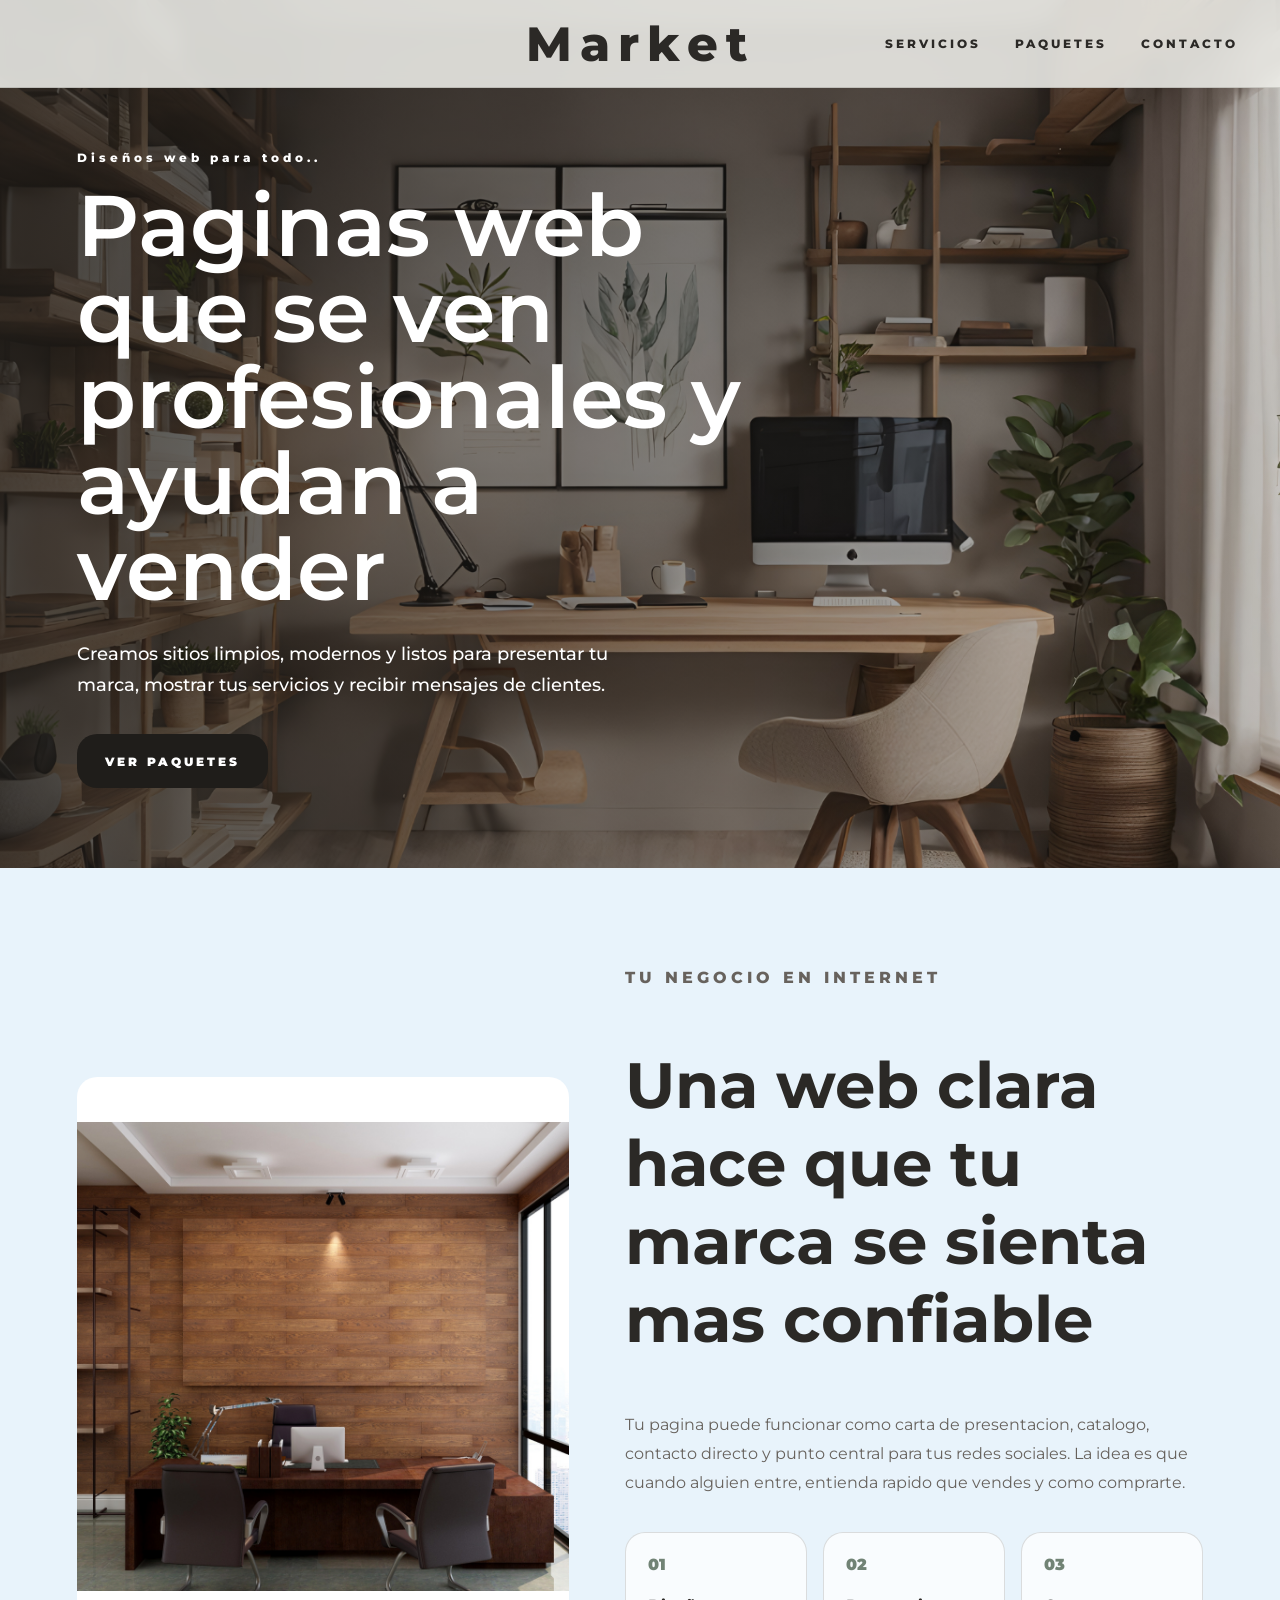
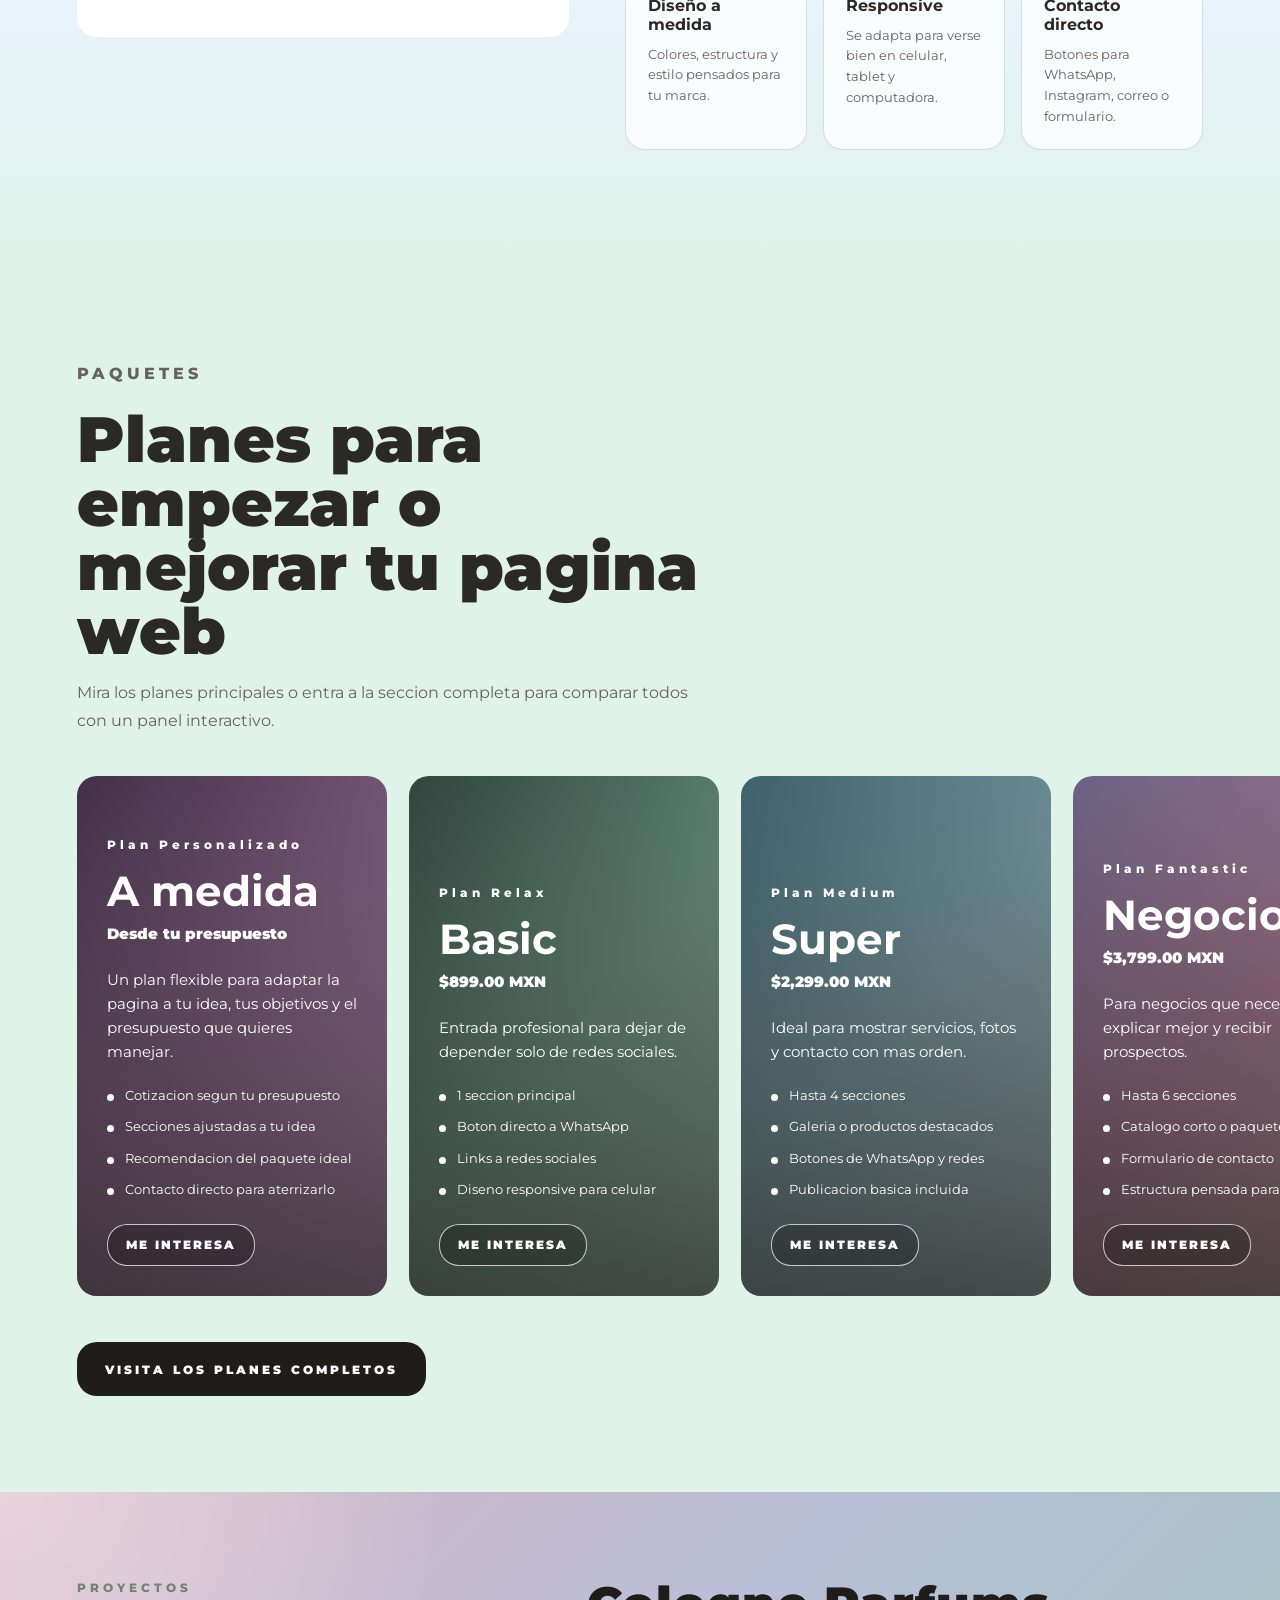
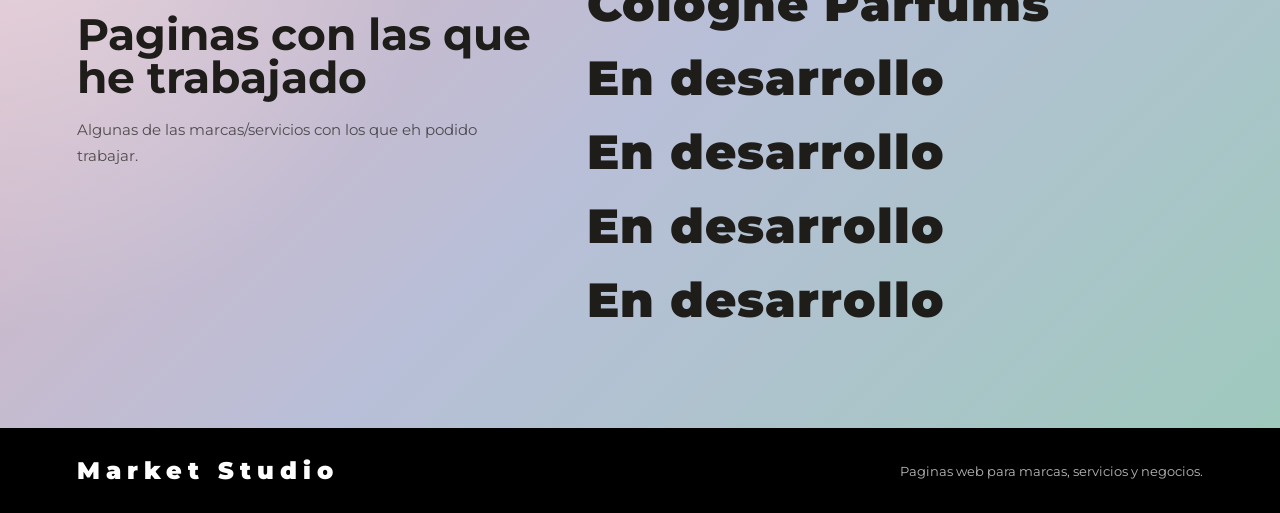
==== data_html/index.html @ 93124301 "Update Cologne Parfums link in index.html Updated the link for Cologne Parfums to point to the corre" ====
<!DOCTYPE html>
<html lang="es">
<head>
  <meta charset="UTF-8" />
  <meta name="viewport" content="width=device-width, initial-scale=1.0" />
  <title>Market studio</title>
<link rel="preconnect" href="https://fonts.googleapis.com">
<link rel="preconnect" href="https://fonts.gstatic.com" crossorigin>
<link href="https://fonts.googleapis.com/css2?family=Archivo+Black&family=Bentham&family=Cinzel:wght@400..900&family=Fascinate+Inline&family=Kablammo&family=Monoton&family=Montserrat:ital,wght@0,100..900;1,100..900&family=Nosifer&family=Quattrocento:wght@400;700&family=Vast+Shadow&display=swap" rel="stylesheet">
  <link rel="stylesheet" href="../data_css/styles.css" />
</head>
<body>
  <header class="site-header">
    <a class="brand" href="#inicio">Market</a>
    <nav class="nav-links" aria-label="Navegacion principal">
      <a href="#servicios">SERVICIOS</a>
      <a href="#paquetes">PAQUETES</a>
      <a href="../data_html/contacto.html">CONTACTO</a>
    </nav>
  </header>

  <main>
    <section class="hero-section" id="inicio">
      <div class="hero-overlay"></div>
      <div class="hero-content">
        <p class="eyebrow">Diseños web para todo..</p>
        <h1>Paginas web que se ven profesionales y ayudan a vender</h1>
        <p class="hero-text">
          Creamos sitios limpios, modernos y listos para presentar tu marca,
          mostrar tus servicios y recibir mensajes de clientes.
        </p>
        <a class="primary-button" href="../data_html/planes_completos.html">VER PAQUETES</a>
      </div>
    </section>

    <section class="intro-section" id="servicios">
      <div class="intro-image" role="img" aria-label="Vista previa de una pagina web profesional"></div>

      <div class="intro-info">
        <p class="section-kicker">TU NEGOCIO EN INTERNET</p>
        <h2>Una web clara hace que tu marca se sienta mas confiable</h2>
        <p>
          Tu pagina puede funcionar como carta de presentacion, catalogo,
          contacto directo y punto central para tus redes sociales. La idea es
          que cuando alguien entre, entienda rapido que vendes y como comprarte.
        </p>

        <div class="feature-grid">
          <article>
            <span>01</span>
            <h3>Diseño a medida</h3>
            <p>Colores, estructura y estilo pensados para tu marca.</p>
          </article>

          <article>
            <span>02</span>
            <h3>Responsive</h3>
            <p>Se adapta para verse bien en celular, tablet y computadora.</p>
          </article>

          <article>
            <span>03</span>
            <h3>Contacto directo</h3>
            <p>Botones para WhatsApp, Instagram, correo o formulario.</p>
          </article>
        </div>
      </div>
    </section>

    <section class="packages-section" id="paquetes">
      <div class="section-heading">
        <p class="section-kicker">PAQUETES</p>
        <h2>Planes para empezar o mejorar tu pagina web</h2>
        <p>
          Mira los planes principales o entra a la seccion completa para comparar
          todos con un panel interactivo.
        </p>
      </div>

      <div class="product-carousel" aria-label="Carrusel de paquetes web">
        <article class="product-card product-custom">
          <div class="product-content">
            <p class="product-tag">Plan Personalizado</p>
            <h3>A medida</h3>
            <p class="plan-price">Desde tu presupuesto</p>
            <p>Un plan flexible para adaptar la pagina a tu idea, tus objetivos y el presupuesto que quieres manejar.</p>
            <ul class="plan-list">
              <li>Cotizacion segun tu presupuesto</li>
              <li>Secciones ajustadas a tu idea</li>
              <li>Recomendacion del paquete ideal</li>
              <li>Contacto directo para aterrizarlo</li>
            </ul>
            <a class="interest-button" href="https://wa.me/526691552885?text=Hola%2C%20me%20interesa%20un%20plan%20personalizado%20segun%20mi%20idea%20y%20presupuesto" target="_blank" rel="noopener">
              ME INTERESA
            </a>
          </div>
        </article>

        <article class="product-card product-one">
          <div class="product-content">
            <p class="product-tag">Plan Relax</p>
            <h3>Basic</h3>
            <p class="plan-price">$899.00 MXN</p>
            <p>Entrada profesional para dejar de depender solo de redes sociales.</p>
            <ul class="plan-list">
              <li>1 seccion principal</li>
              <li>Boton directo a WhatsApp</li>
              <li>Links a redes sociales</li>
              <li>Diseno responsive para celular</li>
            </ul>
            <a class="interest-button" href="https://wa.me/526691552885?text=Hola%2C%20me%20intereso%20el%20paquete%3A%20Plan%20Relax" target="_blank" rel="noopener">
              ME INTERESA
            </a>
          </div>
        </article>

        <article class="product-card product-two">
          <div class="product-content">
            <p class="product-tag">Plan Medium</p>
            <h3>Super</h3>
            <p class="plan-price">$2,299.00 MXN</p>
            <p>Ideal para mostrar servicios, fotos y contacto con mas orden.</p>
            <ul class="plan-list">
              <li>Hasta 4 secciones</li>
              <li>Galeria o productos destacados</li>
              <li>Botones de WhatsApp y redes</li>
              <li>Publicacion basica incluida</li>
            </ul>
            <a class="interest-button" href="https://wa.me/526691552885?text=Hola%2C%20me%20intereso%20el%20paquete%3A%20Plan%20Medium" target="_blank" rel="noopener">
              ME INTERESA
            </a>
          </div>
        </article>

        <article class="product-card product-three">
          <div class="product-content">
            <p class="product-tag">Plan Fantastic</p>
            <h3>Negocio</h3>
            <p class="plan-price">$3,799.00 MXN</p>
            <p>Para negocios que necesitan explicar mejor y recibir prospectos.</p>
            <ul class="plan-list">
              <li>Hasta 6 secciones</li>
              <li>Catalogo corto o paquetes</li>
              <li>Formulario de contacto</li>
              <li>Estructura pensada para vender</li>
            </ul>
            <a class="interest-button" href="https://wa.me/526691552885?text=Hola%2C%20me%20intereso%20el%20paquete%3A%20Plan%20Fantastic" target="_blank" rel="noopener">
              ME INTERESA
            </a>
          </div>
        </article>

        <article class="product-card product-four">
          <div class="product-content">
            <p class="product-tag">Plan So Crazy</p>
            <h3>Pro</h3>
            <p class="plan-price">$6,299.00 MXN</p>
            <p>Una web pro con dominio, mas secciones y funciones para crecer.</p>
            <ul class="plan-list">
              <li>Dominio personalizado</li>
              <li>Hasta 8 secciones</li>
              <li>Animaciones suaves</li>
              <li>Formularios conectados a correo</li>
              <li>2 semanas de cambios incluidos</li>
            </ul>
            <a class="interest-button" href="https://wa.me/526691552885?text=Hola%2C%20me%20intereso%20el%20paquete%3A%20Plan%20So%20Crazy" target="_blank" rel="noopener">
              ME INTERESA
            </a>
          </div>
        </article>
      </div>

      <a class="all-plans-button" href="../data_html/planes_completos.html">VISITA LOS PLANES COMPLETOS</a>
    </section>

    <section class="worked-section" aria-labelledby="workedTitle">
      <div class="worked-heading">
        <p class="section-kicker">PROYECTOS</p>
        <h2 id="workedTitle">Paginas con las que he trabajado</h2>
        <p>
          Algunas de las marcas/servicios con los que eh podido trabajar.
        </p>
      </div>

      <div class="worked-links" aria-label="Paginas trabajadas">
        <a class="worked-link" href="https://sd7zhw74ry-del.github.io/cologne_parfums/data_html/Contact.html" target="_blank" rel="noopener">Cologne Parfums</a>
        <a class="worked-link" href="https://example.com" target="_blank" rel="noopener">En desarrollo</a>
        <a class="worked-link" href="https://example.com" target="_blank" rel="noopener">En desarrollo</a>
        <a class="worked-link" href="https://example.com" target="_blank" rel="noopener">En desarrollo</a>
        <a class="worked-link" href="https://example.com" target="_blank" rel="noopener">En desarrollo</a>
      </div>
    </section>
  </main>

  <footer class="site-footer">
    <p>Market Studio</p>
    <span>Paginas web para marcas, servicios y negocios.</span>
  </footer>
</body>
</html>
---- data_css/styles.css ----
:root {
  --dark: #1f1d1a;
  --ink: #2b2926;
  --muted: #67625d;
  --paper: #ffffff;
  --cream: #f7f2ea;
  --green: #dff3e8;
  --blue: #e8f3fb;
  --red: #fde8e4;
  --line: rgba(31, 29, 26, 0.14);
  --white: #ffffff;
}

* {
  box-sizing: border-box;
}

html {
  scroll-behavior: smooth;
}

body {
  margin: 0;
  color: var(--ink);
  background: var(--paper);
  font-family: "Montserrat", sans-serif;
}

a {
  color: inherit;
  text-decoration: none;
}

.site-header {
  position: fixed;
  top: 0;
  left: 0;
  z-index: 1000;
  width: 100%;
  height: 88px;
  display: flex;
  align-items: center;
  justify-content: flex-end;
  padding: 0 42px;
  background: rgba(238, 238, 234, 0.88);
  border-bottom: 1px solid var(--line);
  backdrop-filter: blur(8px);
}

.brand {
  position: absolute;
  left: 50%;
  transform: translateX(-50%);
  font-size: 48px;
  font-weight: 800;
  letter-spacing: 8px;
}

.nav-links {
  display: flex;
  align-items: center;
  gap: 34px;
  font-size: 12px;
  font-weight: 800;
  letter-spacing: 3px;
}

.nav-links a {
  position: relative;
  padding: 10px 0;
}

.nav-links a::after {
  content: "";
  position: absolute;
  left: 0;
  bottom: 4px;
  width: 0;
  height: 1px;
  background: var(--dark);
  transition: width 0.25s ease;
}

.nav-links a:hover::after {
  width: 100%;
}

.hero-section {
  min-height: 760px;
  display: grid;
  align-items: center;
  padding: 150px 6vw 80px;
  background:
    linear-gradient(90deg, rgba(31, 29, 26, 0.78), rgba(31, 29, 26, 0.25)),
    url("../assets/image-inicio.png");
  background-color: var(--cream);
  background-size: cover;
  background-repeat: no-repeat;
  background-position: center center;
}

.hero-content {
  max-width: 720px;
  color: var(--white);
}

.eyebrow,
.section-kicker,
.product-tag {
  margin: 0 0 18px;
  font-size: 12px;
  font-weight: 800;
  letter-spacing: 4px;
}

h1 {
  margin: 0;
  font-weight: 600;
  line-height: 1;
  font-size: 10px;
}
.hero-content
.intro-info h2,
.section-heading h2 {
  margin: 0;
  font-weight: 900;
  line-height: 1;
}

.hero-content h1 {
  max-width: 720px;
  font-size: clamp(46px, 7vw, 86px);
}

.hero-text {
  max-width: 580px;
  margin: 26px 0 34px;
  font-size: 18px;
  font-weight: 500;
  line-height: 1.7;
}

.hero-actions {
  display: flex;
  flex-wrap: wrap;
  gap: 14px;
}

.primary-button,
.secondary-button,
.all-plans-button {
  display: inline-flex;
  min-height: 54px;
  align-items: center;
  justify-content: center;
  padding: 0 28px;
  border-radius: 20px;
  font-size: 12px;
  font-weight: 900;
  letter-spacing: 3px;
  transition: transform 0.25s ease, opacity 0.25s ease;
}

.primary-button,
.all-plans-button {
  background: var(--dark);
  color: var(--white);
}

.secondary-button {
  border: 1px solid currentColor;
  color: var(--white);
}

.primary-button:hover,
.secondary-button:hover,
.all-plans-button:hover {
  transform: translateY(-2px);
  opacity: 0.9;
}

.intro-section {
  display: grid;
  grid-template-columns: minmax(280px, 0.92fr) minmax(320px, 1.08fr);
  gap: 56px;
  align-items: center;
  padding: 96px 6vw 140px;
  background: linear-gradient(
    to bottom,
    var(--blue) 0%,
    var(--blue) 72%,
    var(--green) 100%
  );
}

.intro-image {
  min-height: 560px;
  border-radius: 20px;
  background: url("../assets/plan1.png") center / contain no-repeat, var(--white);
}

.intro-info {
  max-width: 680px;
}

.section-kicker {
  color: #718375;
}

.intro-info h2,
.section-heading h2 {
  font-size: clamp(42px, 6vw, 64px);
}

.intro-info > p,
.section-heading p {
  color: var(--muted);
  font-size: 16px;
  line-height: 1.8;
}

.feature-grid {
  display: grid;
  grid-template-columns: repeat(3, 1fr);
  gap: 16px;
  margin-top: 34px;
}

.feature-grid article {
  min-height: 178px;
  padding: 22px;
  border: 1px solid var(--line);
  border-radius: 20px;
  background: rgba(255, 255, 255, 0.72);
}

.feature-grid span {
  display: block;
  margin-bottom: 22px;
  color: #718375;
  font-weight: 900;
}

.feature-grid h3 {
  margin: 0 0 10px;
  font-size: 16px;
}

.feature-grid p {
  margin: 0;
  color: var(--muted);
  font-size: 13px;
  line-height: 1.6;
}

.packages-section {
  padding: 70px 0 96px 6vw;
  background: var(--green);
}

.section-heading {
  max-width: 720px;
  padding-right: 6vw;
  margin-bottom: 36px;
}

.product-carousel {
  display: grid;
  grid-auto-flow: column;
  grid-auto-columns: minmax(310px, 420px);
  gap: 22px;
  overflow-x: auto;
  overscroll-behavior-x: contain;
  scroll-snap-type: x mandatory;
  padding: 4px 6vw 20px 0;
}

.product-carousel::-webkit-scrollbar {
  height: 10px;
}

.product-carousel::-webkit-scrollbar-track {
  background: rgba(31, 29, 26, 0.12);
  border-radius: 999px;
}

.product-carousel::-webkit-scrollbar-thumb {
  background: rgba(31, 29, 26, 0.42);
  border-radius: 999px;
}

.product-card {
  position: relative;
  min-height: 520px;
  display: flex;
  align-items: flex-end;
  overflow: hidden;
  border-radius: 20px;
  scroll-snap-align: start;
  background-color: #c7bba9;
  background-size: cover;
  background-position: center;
}

.product-card::before {
  content: "";
  position: absolute;
  inset: 0;
  background: linear-gradient(rgba(31, 29, 26, 0.12), rgba(31, 29, 26, 0.74));
}

.product-custom {
  background-image: linear-gradient(135deg, #47324f 0%, #8d668e 48%, #c69bc7 100%);
}

.product-one {
  background-image: linear-gradient(135deg, #314b43 0%, #6f9a8a 50%, #a8cdbf 100%);
}

.product-two {
  background-image: linear-gradient(135deg, #426b78 0%, #7fa6b0 48%, #b6ccd5 100%);
}

.product-three {
  background-image: linear-gradient(135deg, #766c94 0%, #b17f9d 50%, #d6aeb4 100%);
}

.product-four {
  background-image: linear-gradient(135deg, #3b355d 0%, #7a608d 48%, #c28aa2 100%);
}

.product-content {
  position: relative;
  z-index: 1;
  width: 100%;
  padding: 30px;
  color: var(--white);
}

.product-content h3 {
  margin: 0 0 10px;
  font-size: 42px;
  line-height: 1;
}

.plan-price {
  margin: 0 0 16px;
  font-size: 28px;
  font-weight: 900;
  line-height: 1;
}

.product-content p:not(.product-tag) {
  margin: 0 0 22px;
  font-size: 15px;
  line-height: 1.6;
}

.plan-list {
  display: grid;
  gap: 9px;
  min-height: 116px;
  margin: 0 0 22px;
  padding: 0;
  list-style: none;
}

.plan-list li {
  position: relative;
  padding-left: 18px;
  font-size: 13px;
  line-height: 1.45;
}

.plan-list li::before {
  content: "";
  position: absolute;
  top: 0.62em;
  left: 0;
  width: 7px;
  height: 7px;
  border-radius: 50%;
  background: currentColor;
}

.interest-button {
  display: inline-flex;
  min-height: 42px;
  align-items: center;
  padding: 0 18px;
  border: 1px solid rgba(255, 255, 255, 0.72);
  border-radius: 20px;
  background: rgba(0, 0, 0, 0.22);
  font-size: 12px;
  font-weight: 900;
  letter-spacing: 2px;
  line-height: 1.35;
  transition: transform 0.2s ease, background 0.2s ease;
}

.interest-button:hover {
  transform: translateY(-2px);
  background: #000000;
}

.all-plans-button {
  width: fit-content;
  margin: 26px auto 0;
}

.worked-section {
  display: grid;
  grid-template-columns: minmax(260px, 0.85fr) minmax(320px, 1.15fr);
  gap: 54px;
  padding: 88px 6vw 96px;
  background:
    radial-gradient(circle at top left, rgba(255, 255, 255, 0.42), transparent 32%),
    linear-gradient(135deg, #d9b5c3 0%, #b8bfd8 48%, #9fc9bd 100%);
}

.worked-heading {
  max-width: 520px;
}

.worked-heading h2 {
  margin: 0 0 18px;
  color: var(--dark);
  font-size: clamp(16px, 5vw, 44px);
  line-height: 0.98;
}

.worked-heading p:not(.section-kicker) {
  margin: 0;
  color: rgba(31, 29, 26, 0.72);
  font-size: 15px;
  line-height: 1.7;
}

.worked-links {
  display: grid;
  align-content: center;
  gap: 18px;
}

.worked-link {
  position: relative;
  width: fit-content;
  padding-bottom: 8px;
  color: var(--dark);
  font-size: clamp(26px, 4vw, 48px);
  font-weight: 900;
  letter-spacing: 1px;
  line-height: 1;
}

.worked-link::after {
  content: "";
  position: absolute;
  left: 0;
  bottom: 0;
  width: 100%;
  height: 3px;
  background: currentColor;
  transform: scaleX(0);
  transform-origin: left;
  transition: transform 3s ease;
}

.worked-link:hover::after {
  transform: scaleX(1);
}

.site-footer {
  display: flex;
  align-items: center;
  justify-content: space-between;
  gap: 20px;
  padding: 28px 6vw;
  color: var(--white);
  background: #000000;
}

.site-footer p {
  margin: 0;
  font-size: 24px;
  font-weight: 900;
  letter-spacing: 6px;
}

.site-footer span {
  color: rgba(255, 255, 255, 0.72);
  font-size: 13px;
}

@media (max-width: 980px) {
  .site-header {
    height: auto;
    min-height: 92px;
    flex-direction: column;
    justify-content: center;
    gap: 10px;
    padding: 16px 22px;
  }

  .brand {
    position: static;
    transform: none;
    font-size: 32px;
    letter-spacing: 5px;
  }

  .nav-links {
    flex-wrap: wrap;
    justify-content: center;
    gap: 12px 22px;
    font-size: 11px;
    letter-spacing: 2px;
  }

  .hero-section {
    min-height: 700px;
    padding-top: 170px;
    background-position: center bottom;
  }

  .intro-section {
    grid-template-columns: 1fr;
  }

  .intro-image {
    min-height: 420px;
  }

  .feature-grid {
    grid-template-columns: 1fr;
  }

  .worked-section {
    grid-template-columns: 1fr;
    gap: 36px;
  }
}

@media (max-width: 640px) {
  .hero-section,
  .intro-section {
    padding-left: 22px;
    padding-right: 22px;
  }

  .packages-section {
    padding-left: 22px;
  }

  .worked-section {
    padding: 70px 22px;
  }

  .hero-actions {
    flex-direction: column;
  }

  .primary-button,
  .secondary-button {
    width: 100%;
  }

  .product-carousel {
    grid-auto-columns: minmax(268px, 86vw);
  }

  .product-card {
    min-height: 450px;
  }

  .site-footer {
    flex-direction: column;
    align-items: flex-start;
  }
}
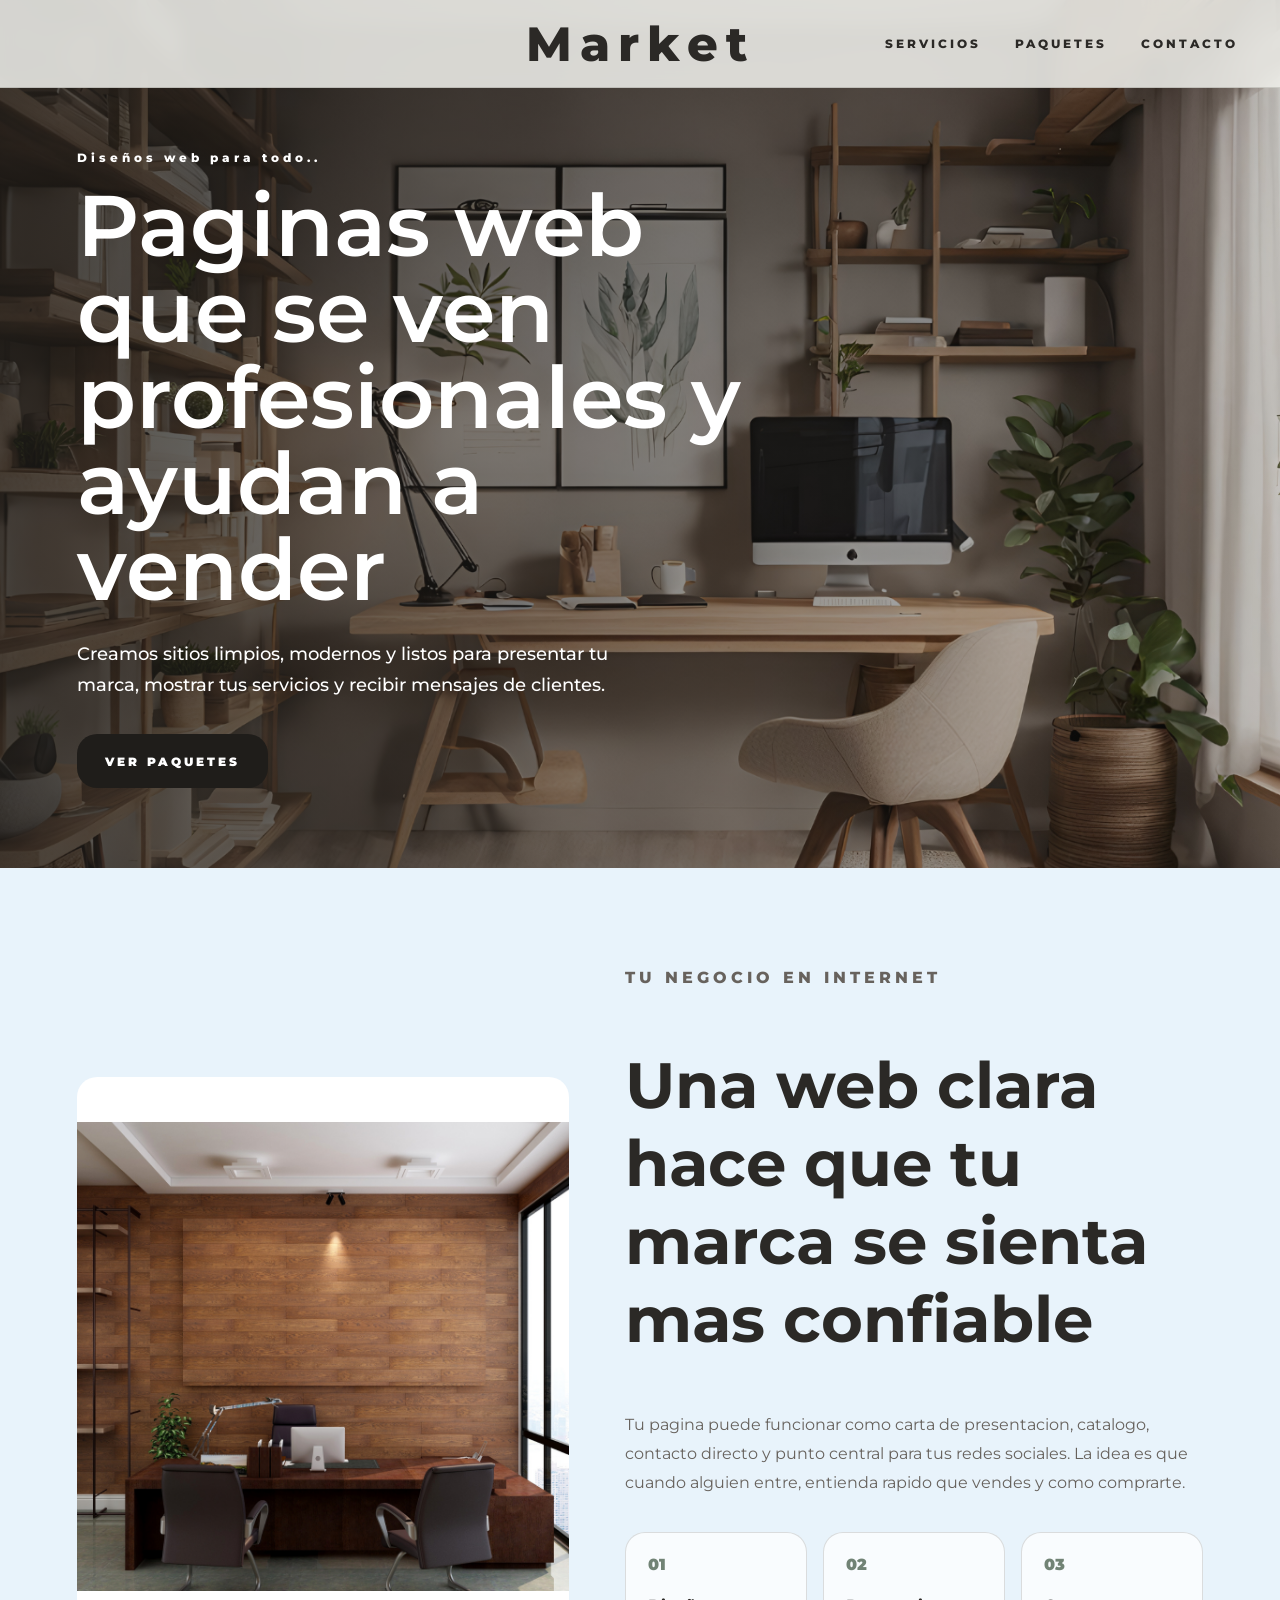
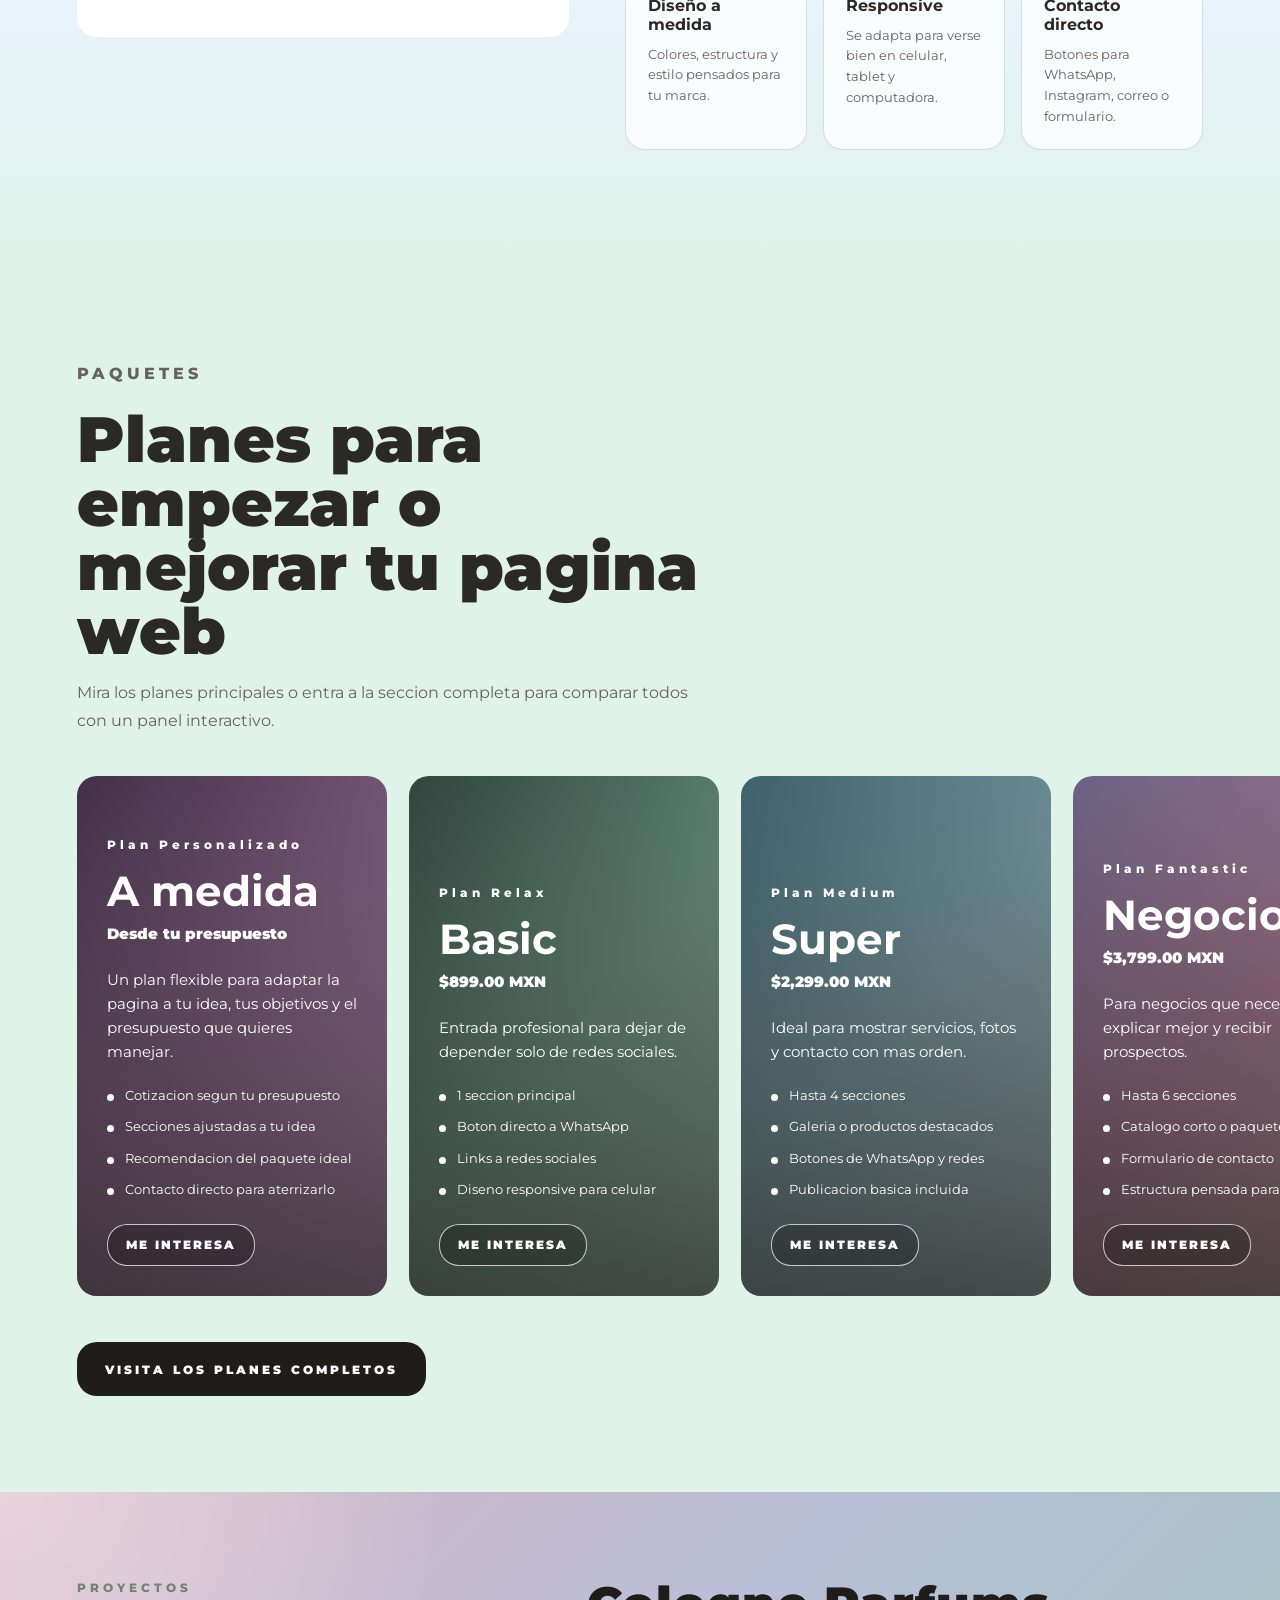
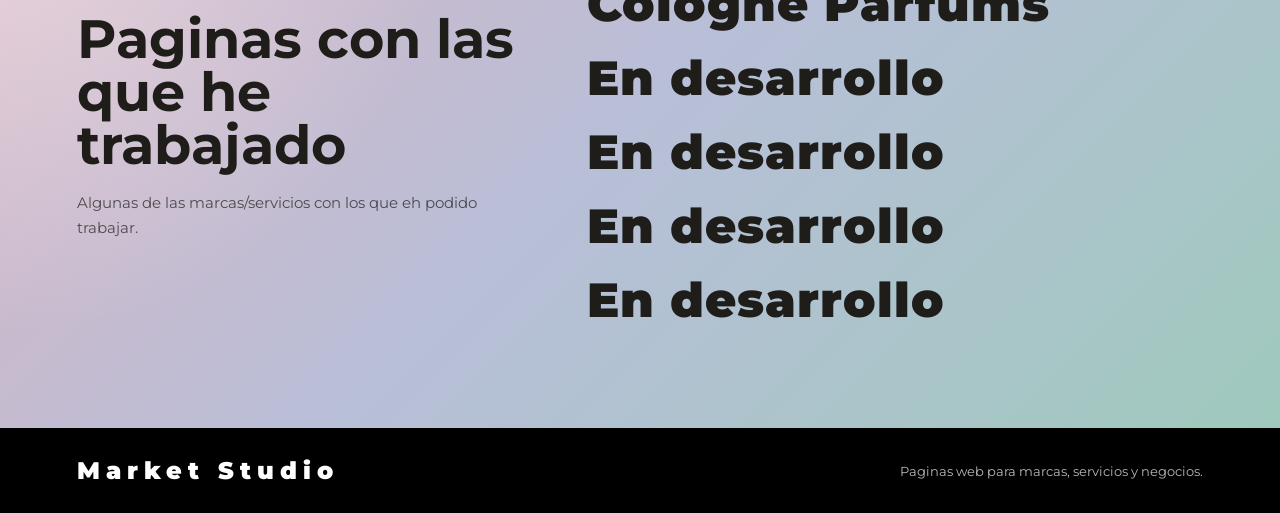
==== commit 27755517: "Update link to Cologne Parfums homepage" ====
--- a/data_html/index.html
+++ b/data_html/index.html
@@ -183,7 +183,7 @@
       </div>
 
       <div class="worked-links" aria-label="Paginas trabajadas">
-        <a class="worked-link" href="https://sd7zhw74ry-del.github.io/cologne_parfums/data_html/Contact.html" target="_blank" rel="noopener">Cologne Parfums</a>
+        <a class="worked-link" href="https://sd7zhw74ry-del.github.io/cologne_parfums/index.html" target="_blank" rel="noopener">Cologne Parfums</a>
         <a class="worked-link" href="https://example.com" target="_blank" rel="noopener">En desarrollo</a>
         <a class="worked-link" href="https://example.com" target="_blank" rel="noopener">En desarrollo</a>
         <a class="worked-link" href="https://example.com" target="_blank" rel="noopener">En desarrollo</a>
--- a/data_css/styles.css
+++ b/data_css/styles.css
@@ -425,7 +425,7 @@
 .worked-heading h2 {
   margin: 0 0 18px;
   color: var(--dark);
-  font-size: clamp(16px, 5vw, 44px);
+  font-size: clamp(26px, 5vw, 54px);
   line-height: 0.98;
 }
 
@@ -463,7 +463,7 @@
   background: currentColor;
   transform: scaleX(0);
   transform-origin: left;
-  transition: transform 3s ease;
+  transition: transform 2s ease;
 }
 
 .worked-link:hover::after {
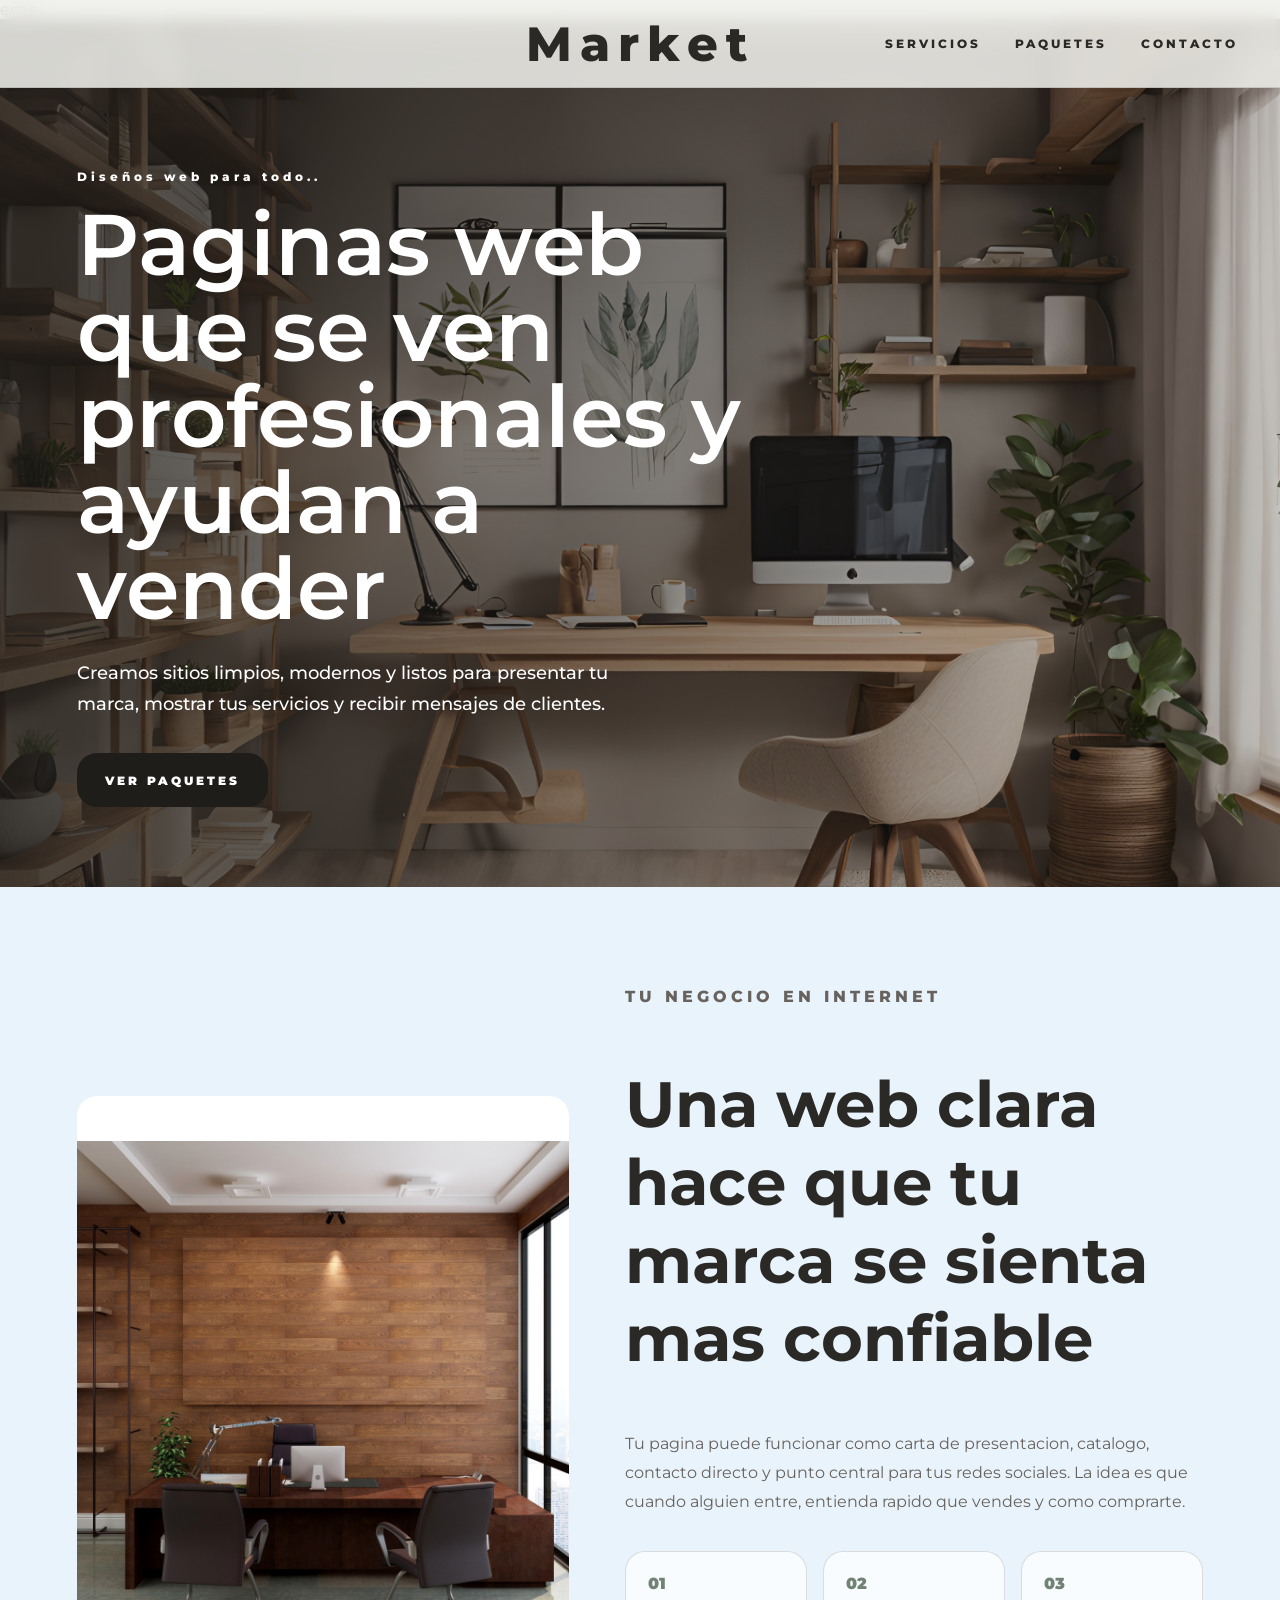
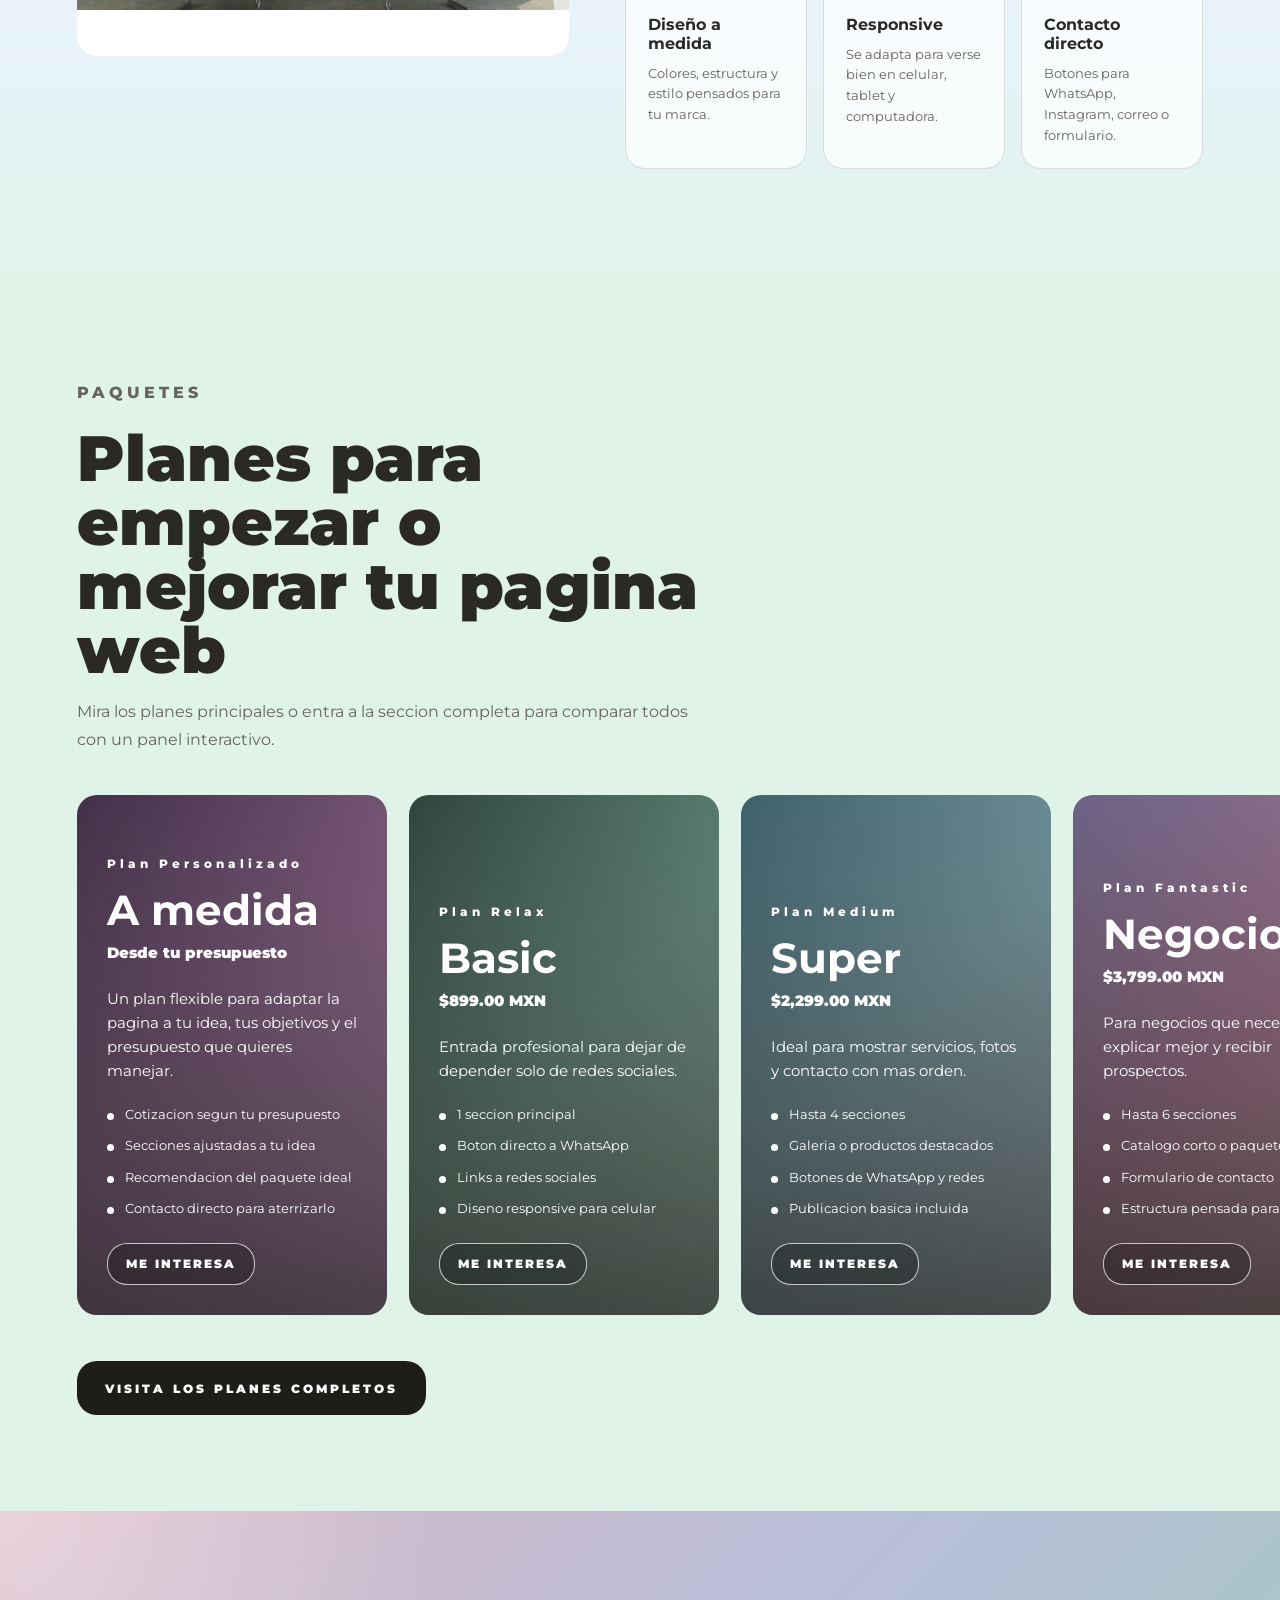
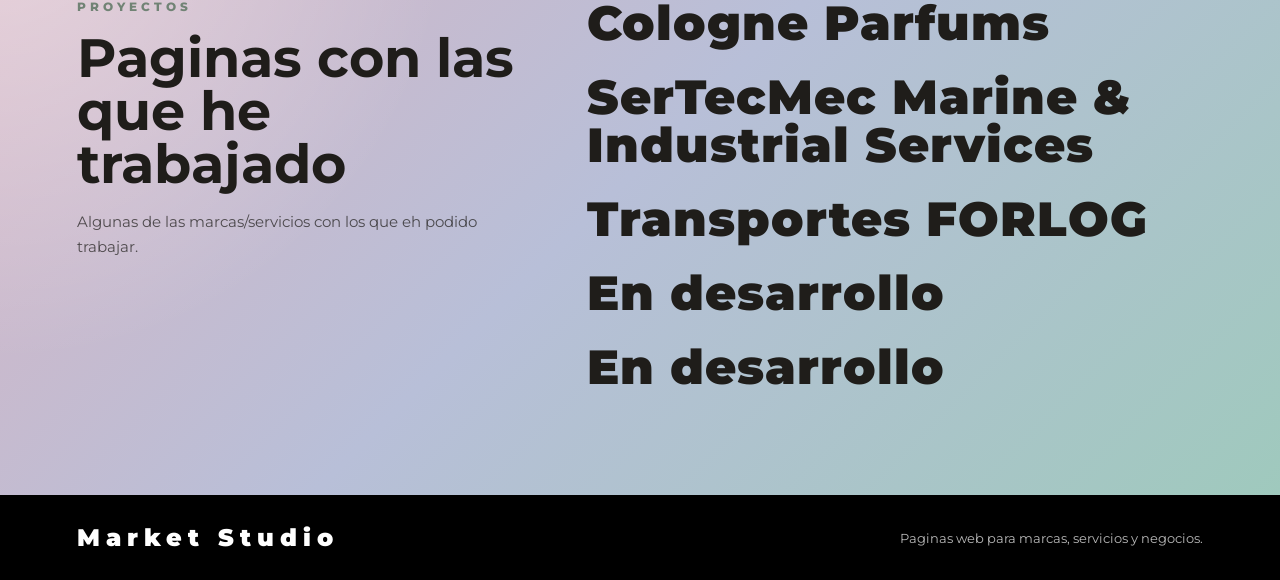
==== commit 72745d9e: "Update worked links in index.html Added new links for SerTecMec and Transportes FORLOG." ====
--- a/data_html/index.html
+++ b/data_html/index.html
@@ -1,4 +1,4 @@
-<!DOCTYPE html>
+eme<!DOCTYPE html>
 <html lang="es">
 <head>
   <meta charset="UTF-8" />
@@ -184,8 +184,8 @@
 
       <div class="worked-links" aria-label="Paginas trabajadas">
         <a class="worked-link" href="https://sd7zhw74ry-del.github.io/cologne_parfums/index.html" target="_blank" rel="noopener">Cologne Parfums</a>
-        <a class="worked-link" href="https://example.com" target="_blank" rel="noopener">En desarrollo</a>
-        <a class="worked-link" href="https://example.com" target="_blank" rel="noopener">En desarrollo</a>
+        <a class="worked-link" href="https://sd7zhw74ry-del.github.io/sertecmec/">SerTecMec Marine & Industrial Services</a>
+        <a class="worked-link" href="https://sd7zhw74ry-del.github.io/forlog_logistica/index.html">Transportes FORLOG</a>
         <a class="worked-link" href="https://example.com" target="_blank" rel="noopener">En desarrollo</a>
         <a class="worked-link" href="https://example.com" target="_blank" rel="noopener">En desarrollo</a>
       </div>
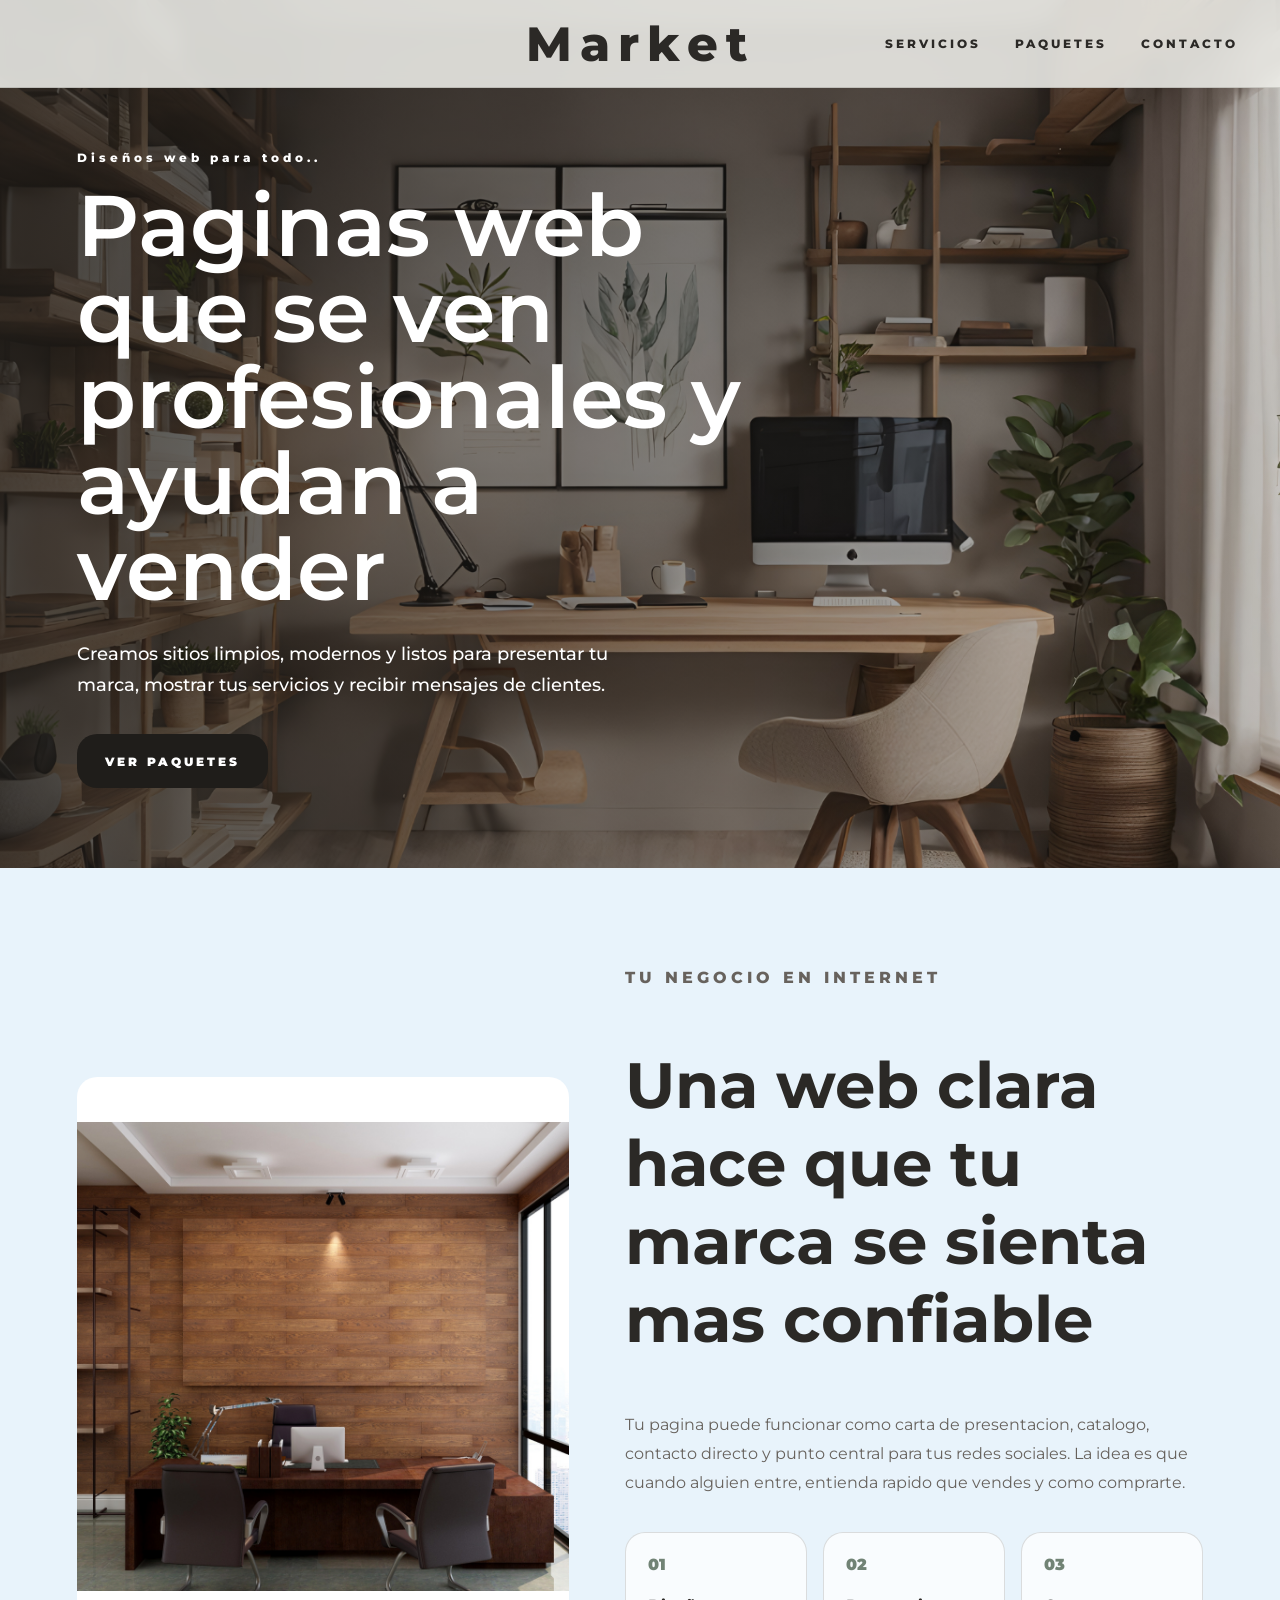
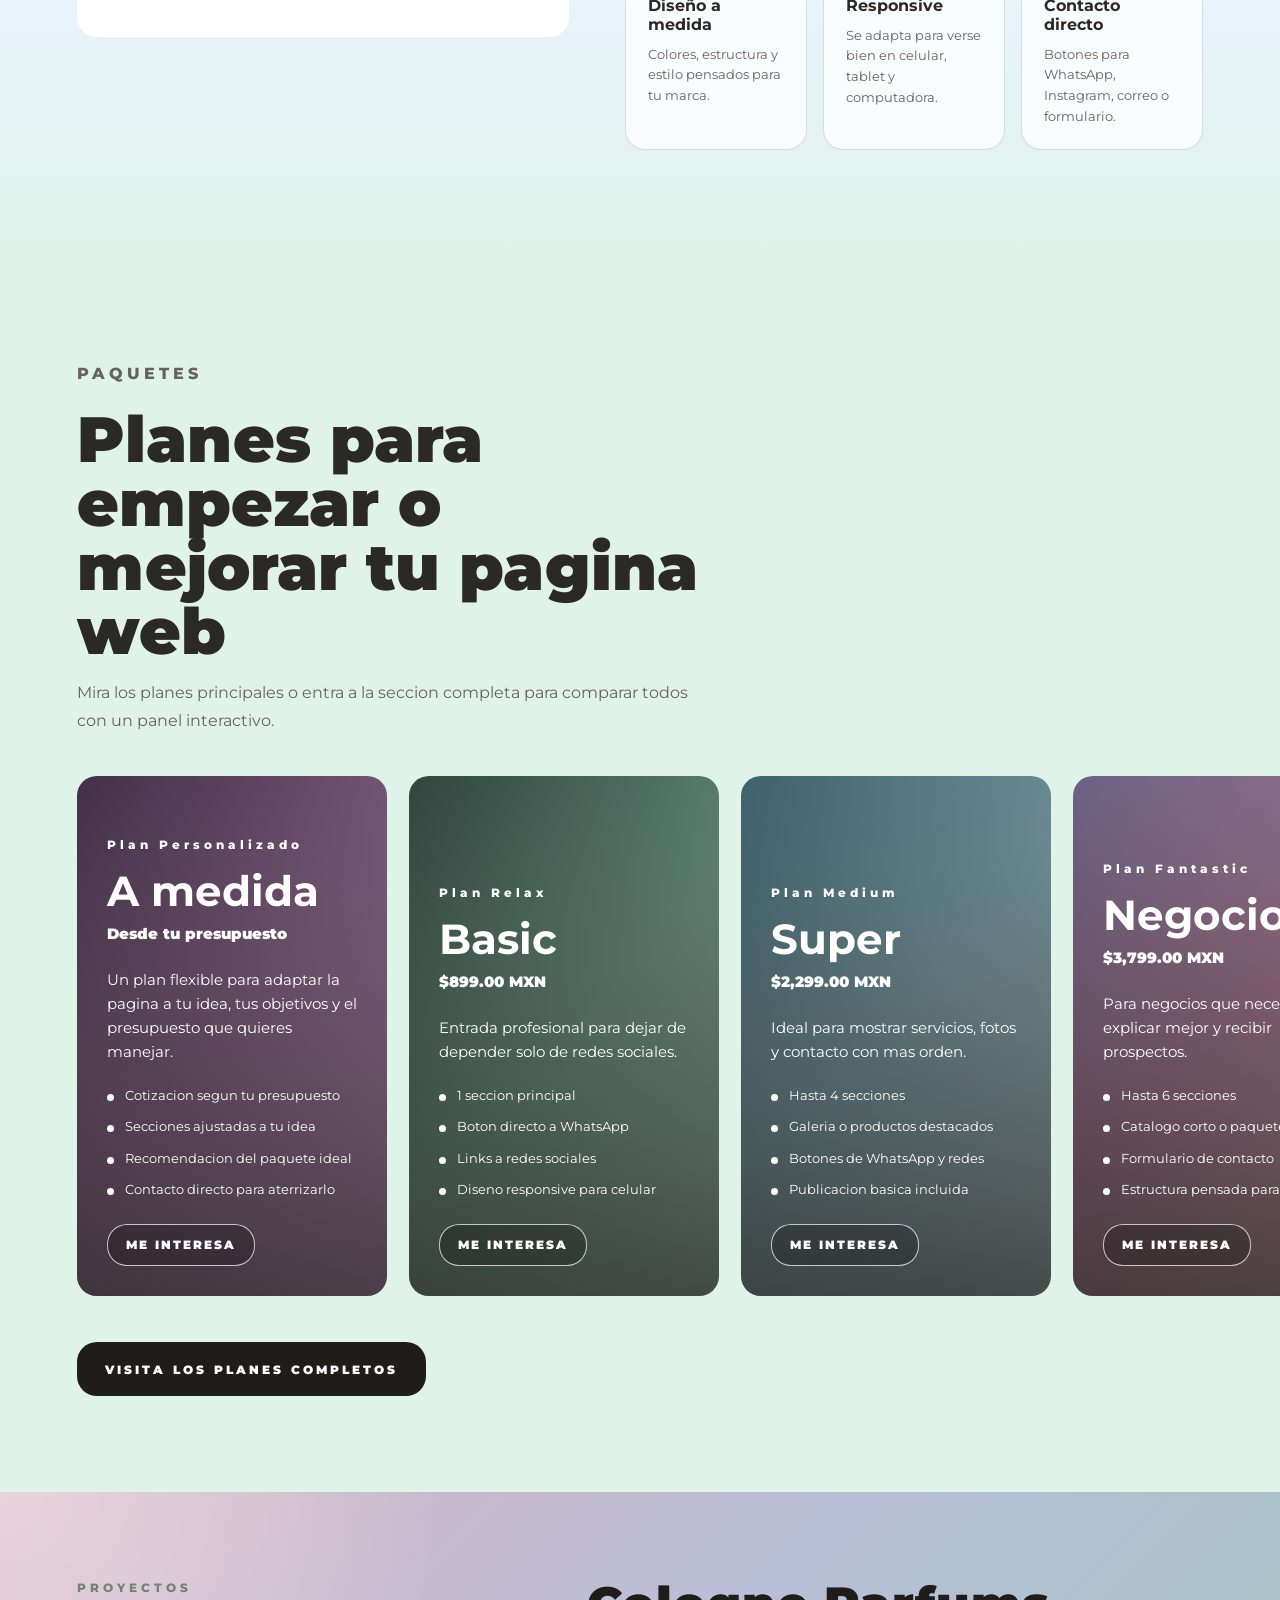
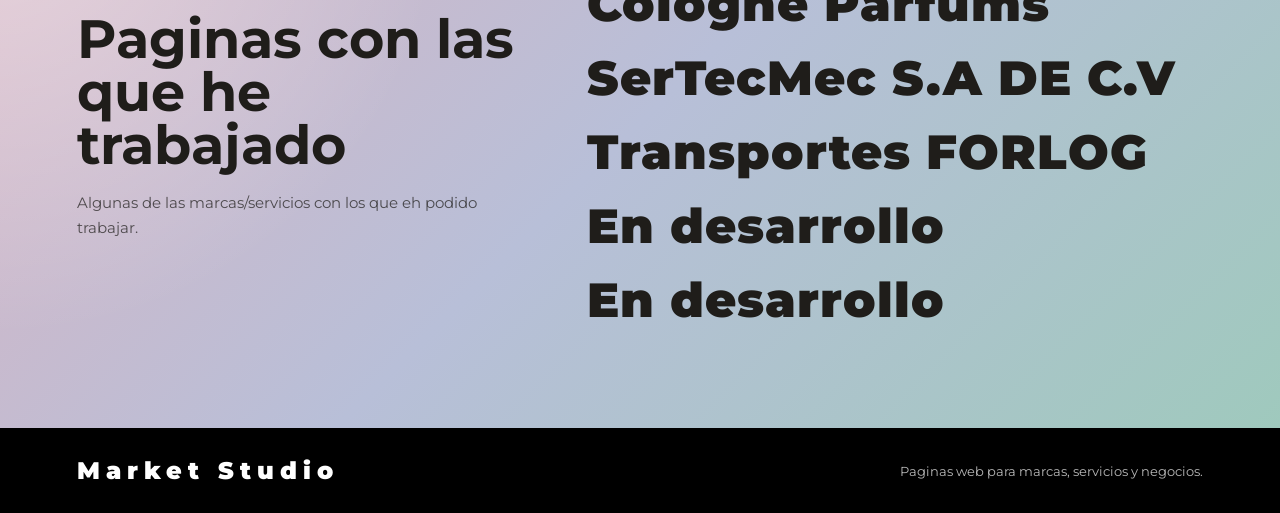
==== commit f739a176: "Change link text for SerTecMec Updated the link text for SerTecMec to include full company name." ====
--- a/data_html/index.html
+++ b/data_html/index.html
@@ -1,4 +1,4 @@
-eme<!DOCTYPE html>
+<!DOCTYPE html>
 <html lang="es">
 <head>
   <meta charset="UTF-8" />
@@ -184,7 +184,7 @@
 
       <div class="worked-links" aria-label="Paginas trabajadas">
         <a class="worked-link" href="https://sd7zhw74ry-del.github.io/cologne_parfums/index.html" target="_blank" rel="noopener">Cologne Parfums</a>
-        <a class="worked-link" href="https://sd7zhw74ry-del.github.io/sertecmec/">SerTecMec Marine & Industrial Services</a>
+        <a class="worked-link" href="https://sd7zhw74ry-del.github.io/sertecmec/">SerTecMec S.A DE C.V</a>
         <a class="worked-link" href="https://sd7zhw74ry-del.github.io/forlog_logistica/index.html">Transportes FORLOG</a>
         <a class="worked-link" href="https://example.com" target="_blank" rel="noopener">En desarrollo</a>
         <a class="worked-link" href="https://example.com" target="_blank" rel="noopener">En desarrollo</a>
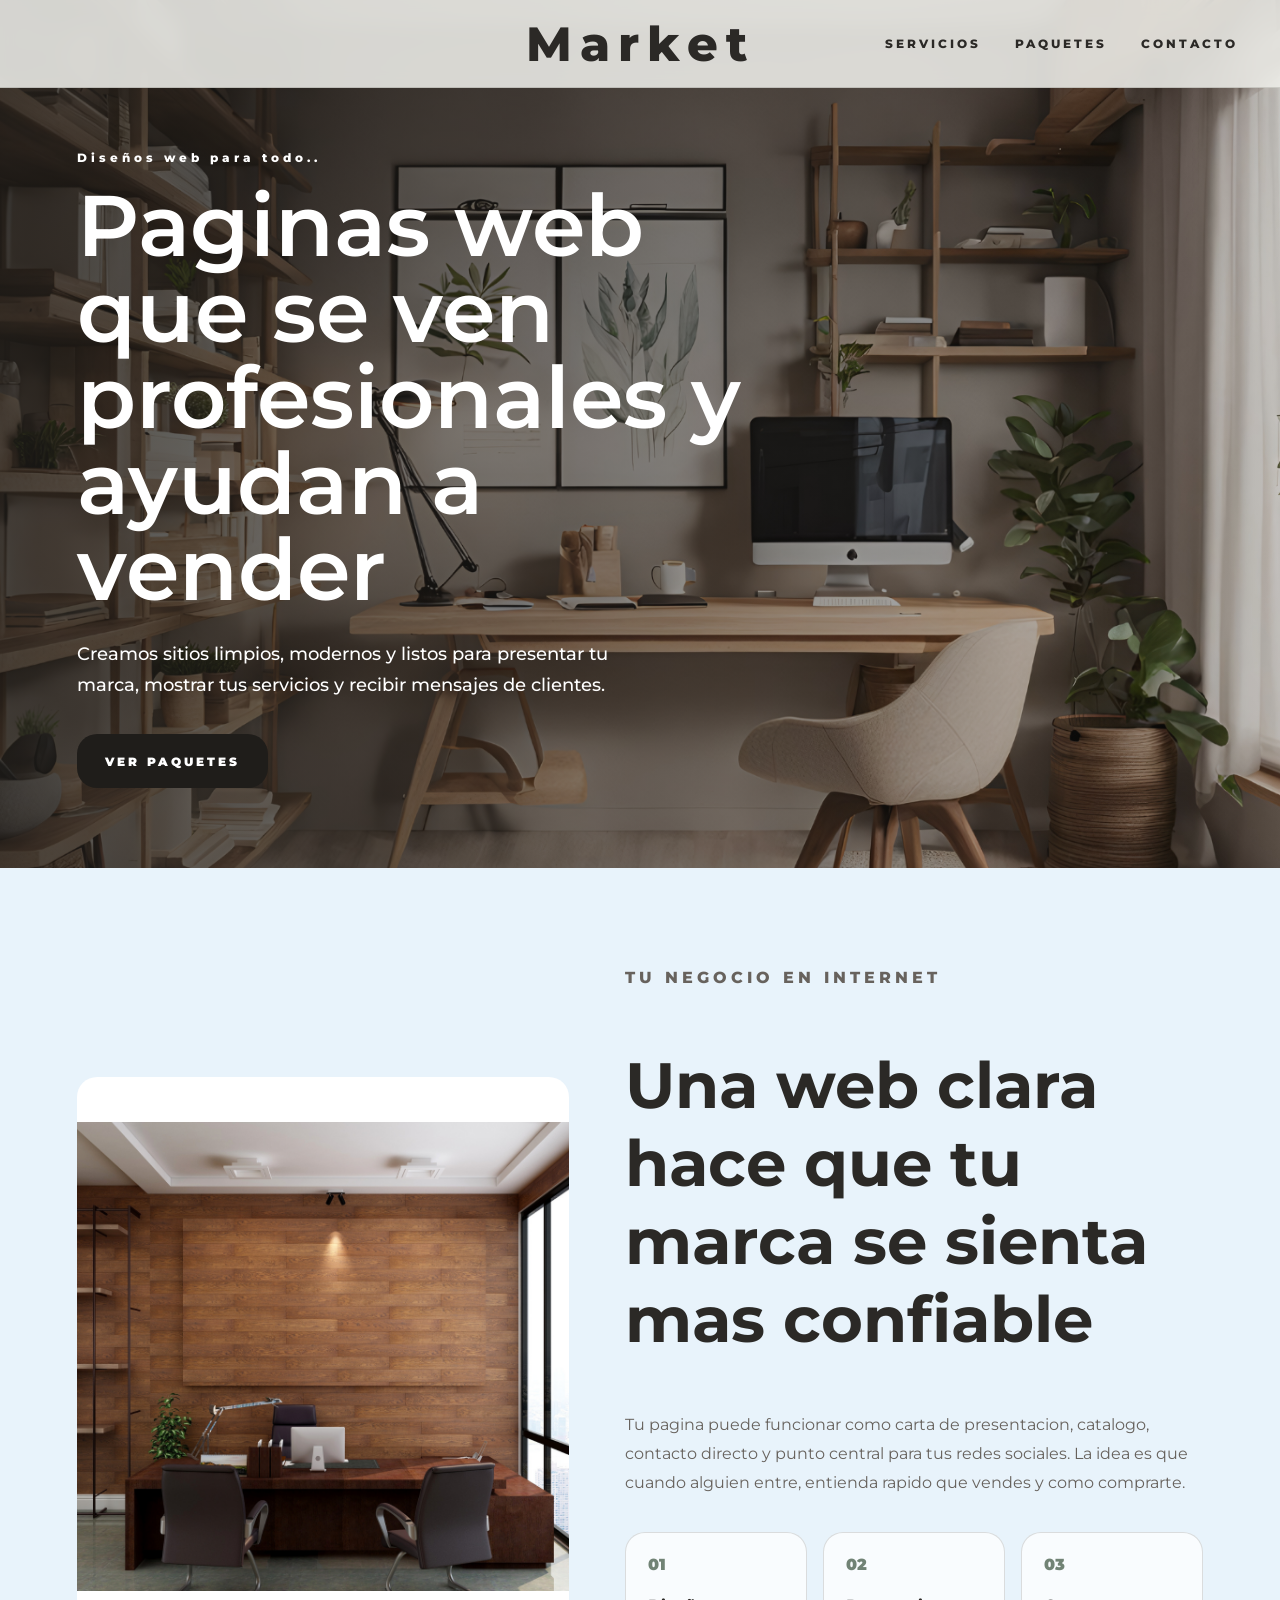
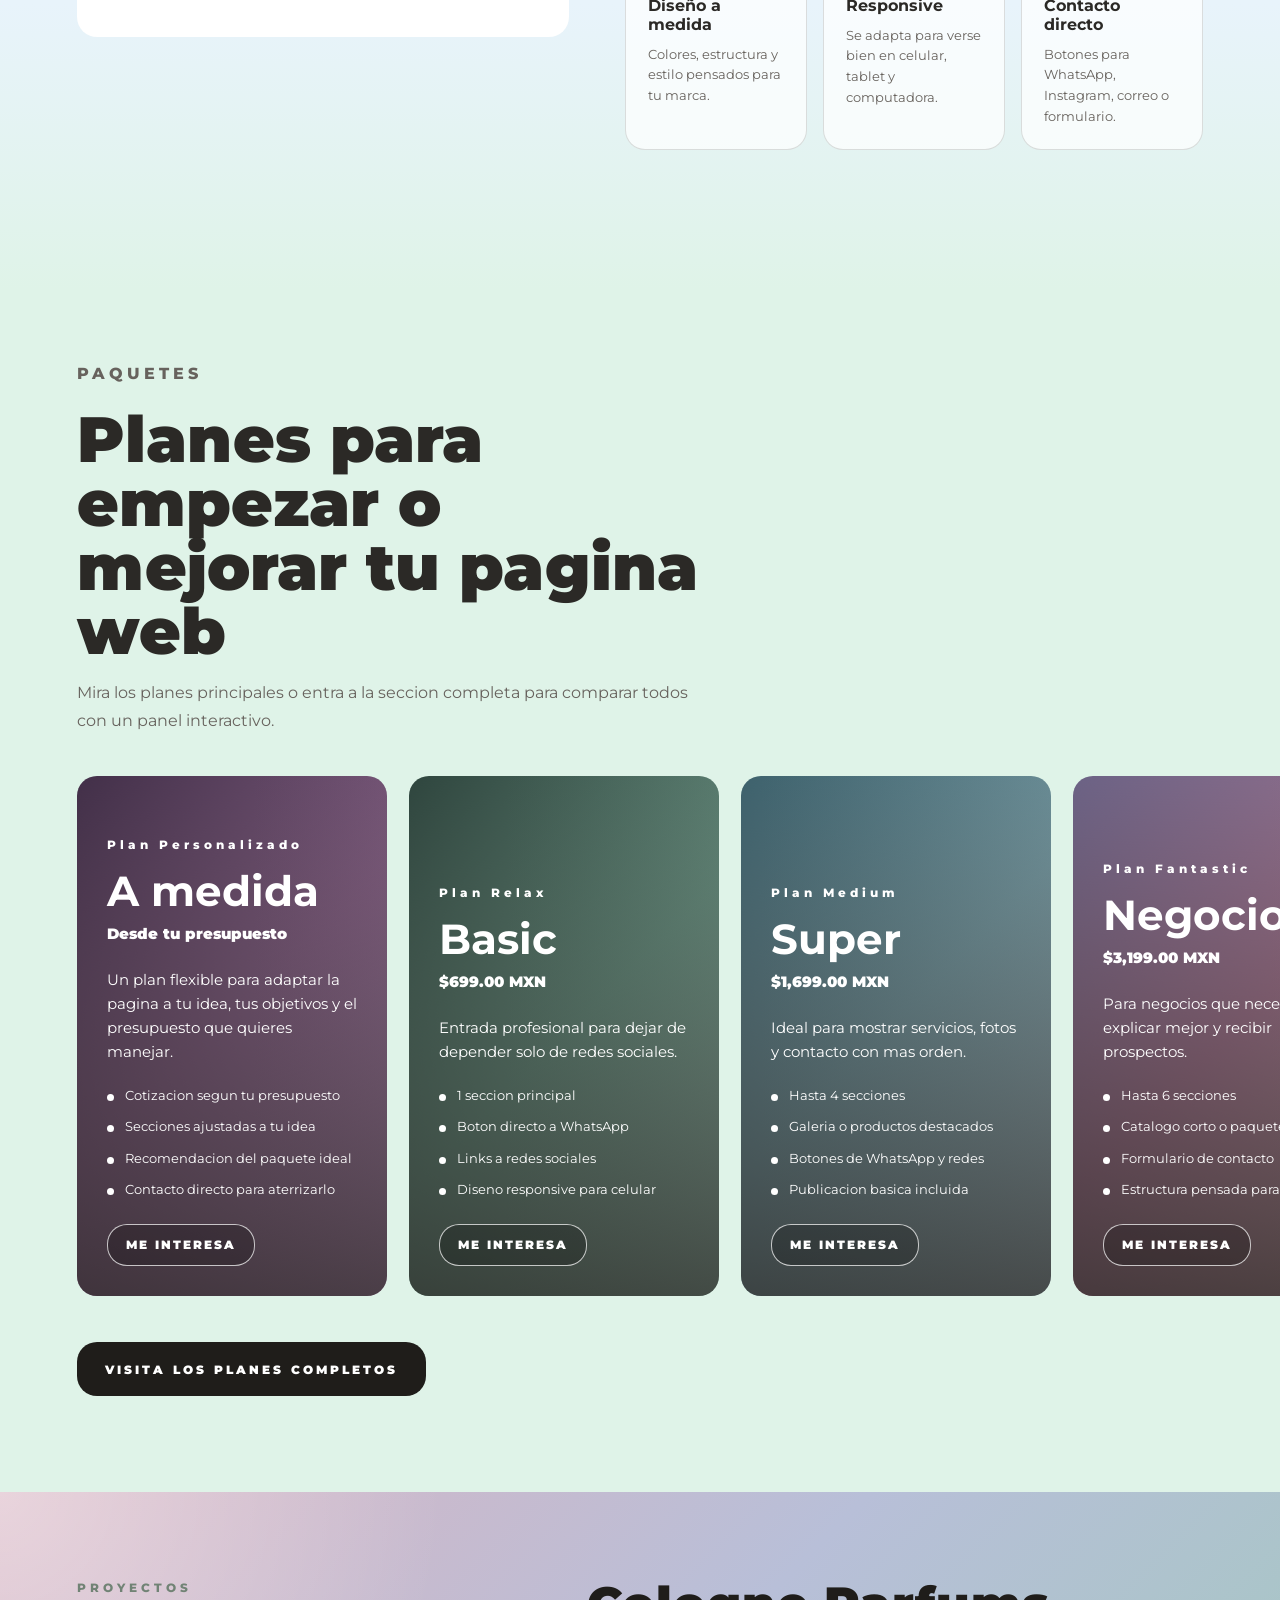
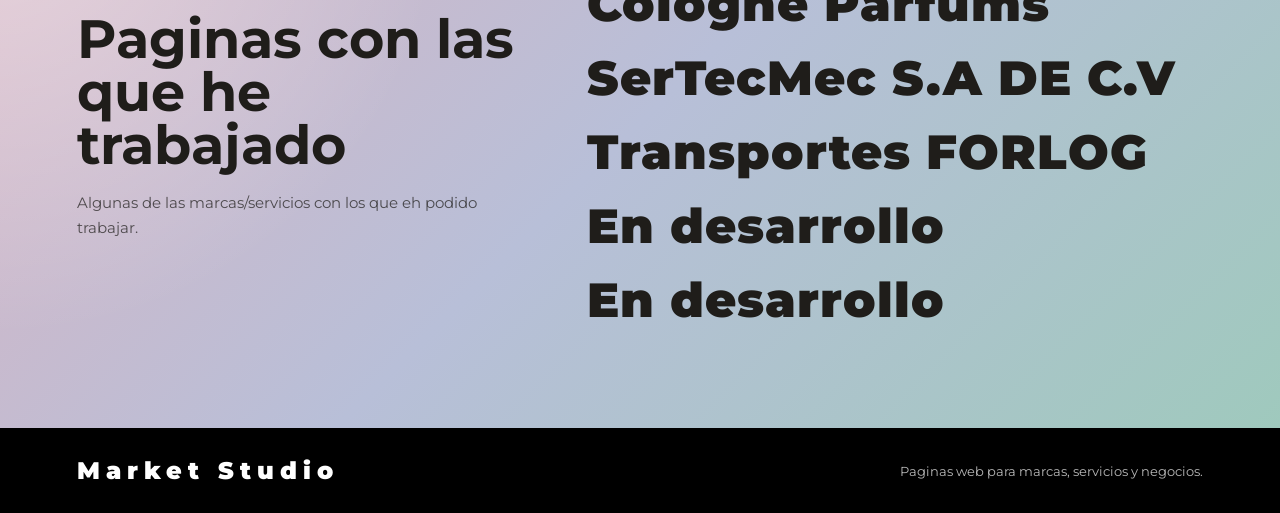
==== commit 19d41c73: "Update index.html" ====
--- a/data_html/index.html
+++ b/data_html/index.html
@@ -100,7 +100,7 @@
           <div class="product-content">
             <p class="product-tag">Plan Relax</p>
             <h3>Basic</h3>
-            <p class="plan-price">$899.00 MXN</p>
+            <p class="plan-price">$699.00 MXN</p>
             <p>Entrada profesional para dejar de depender solo de redes sociales.</p>
             <ul class="plan-list">
               <li>1 seccion principal</li>
@@ -118,7 +118,7 @@
           <div class="product-content">
             <p class="product-tag">Plan Medium</p>
             <h3>Super</h3>
-            <p class="plan-price">$2,299.00 MXN</p>
+            <p class="plan-price">$1,699.00 MXN</p>
             <p>Ideal para mostrar servicios, fotos y contacto con mas orden.</p>
             <ul class="plan-list">
               <li>Hasta 4 secciones</li>
@@ -136,7 +136,7 @@
           <div class="product-content">
             <p class="product-tag">Plan Fantastic</p>
             <h3>Negocio</h3>
-            <p class="plan-price">$3,799.00 MXN</p>
+            <p class="plan-price">$3,199.00 MXN</p>
             <p>Para negocios que necesitan explicar mejor y recibir prospectos.</p>
             <ul class="plan-list">
               <li>Hasta 6 secciones</li>
@@ -154,14 +154,14 @@
           <div class="product-content">
             <p class="product-tag">Plan So Crazy</p>
             <h3>Pro</h3>
-            <p class="plan-price">$6,299.00 MXN</p>
+            <p class="plan-price">$4,999.00 MXN</p>
             <p>Una web pro con dominio, mas secciones y funciones para crecer.</p>
             <ul class="plan-list">
               <li>Dominio personalizado</li>
               <li>Hasta 8 secciones</li>
               <li>Animaciones suaves</li>
               <li>Formularios conectados a correo</li>
-              <li>2 semanas de cambios incluidos</li>
+              <li>3 semanas de cambios incluidos</li>
             </ul>
             <a class="interest-button" href="https://wa.me/526691552885?text=Hola%2C%20me%20intereso%20el%20paquete%3A%20Plan%20So%20Crazy" target="_blank" rel="noopener">
               ME INTERESA
@@ -186,8 +186,8 @@
         <a class="worked-link" href="https://sd7zhw74ry-del.github.io/cologne_parfums/index.html" target="_blank" rel="noopener">Cologne Parfums</a>
         <a class="worked-link" href="https://sd7zhw74ry-del.github.io/sertecmec/">SerTecMec S.A DE C.V</a>
         <a class="worked-link" href="https://sd7zhw74ry-del.github.io/forlog_logistica/index.html">Transportes FORLOG</a>
-        <a class="worked-link" href="https://example.com" target="_blank" rel="noopener">En desarrollo</a>
-        <a class="worked-link" href="https://example.com" target="_blank" rel="noopener">En desarrollo</a>
+        <a class="worked-link" href="#" target="_blank" rel="noopener">En desarrollo</a>
+        <a class="worked-link" href="#" target="_blank" rel="noopener">En desarrollo</a>
       </div>
     </section>
   </main>
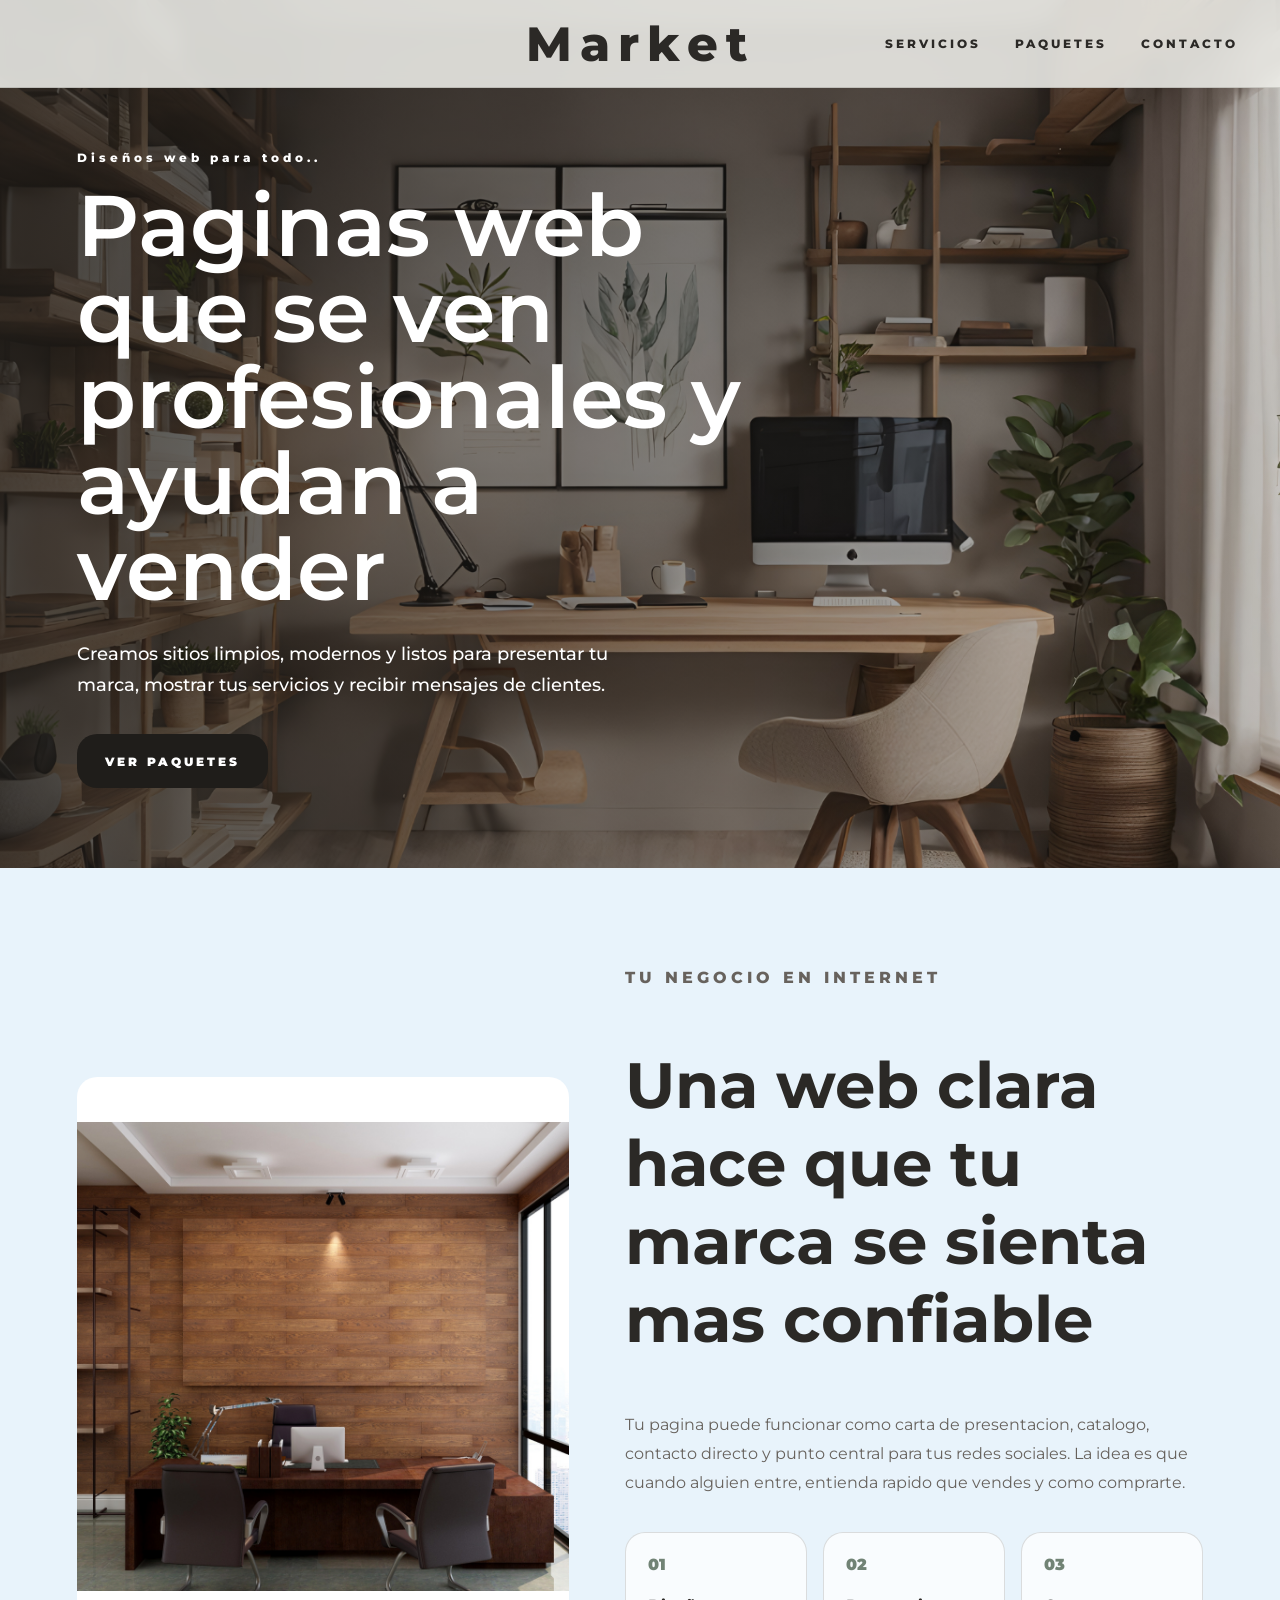
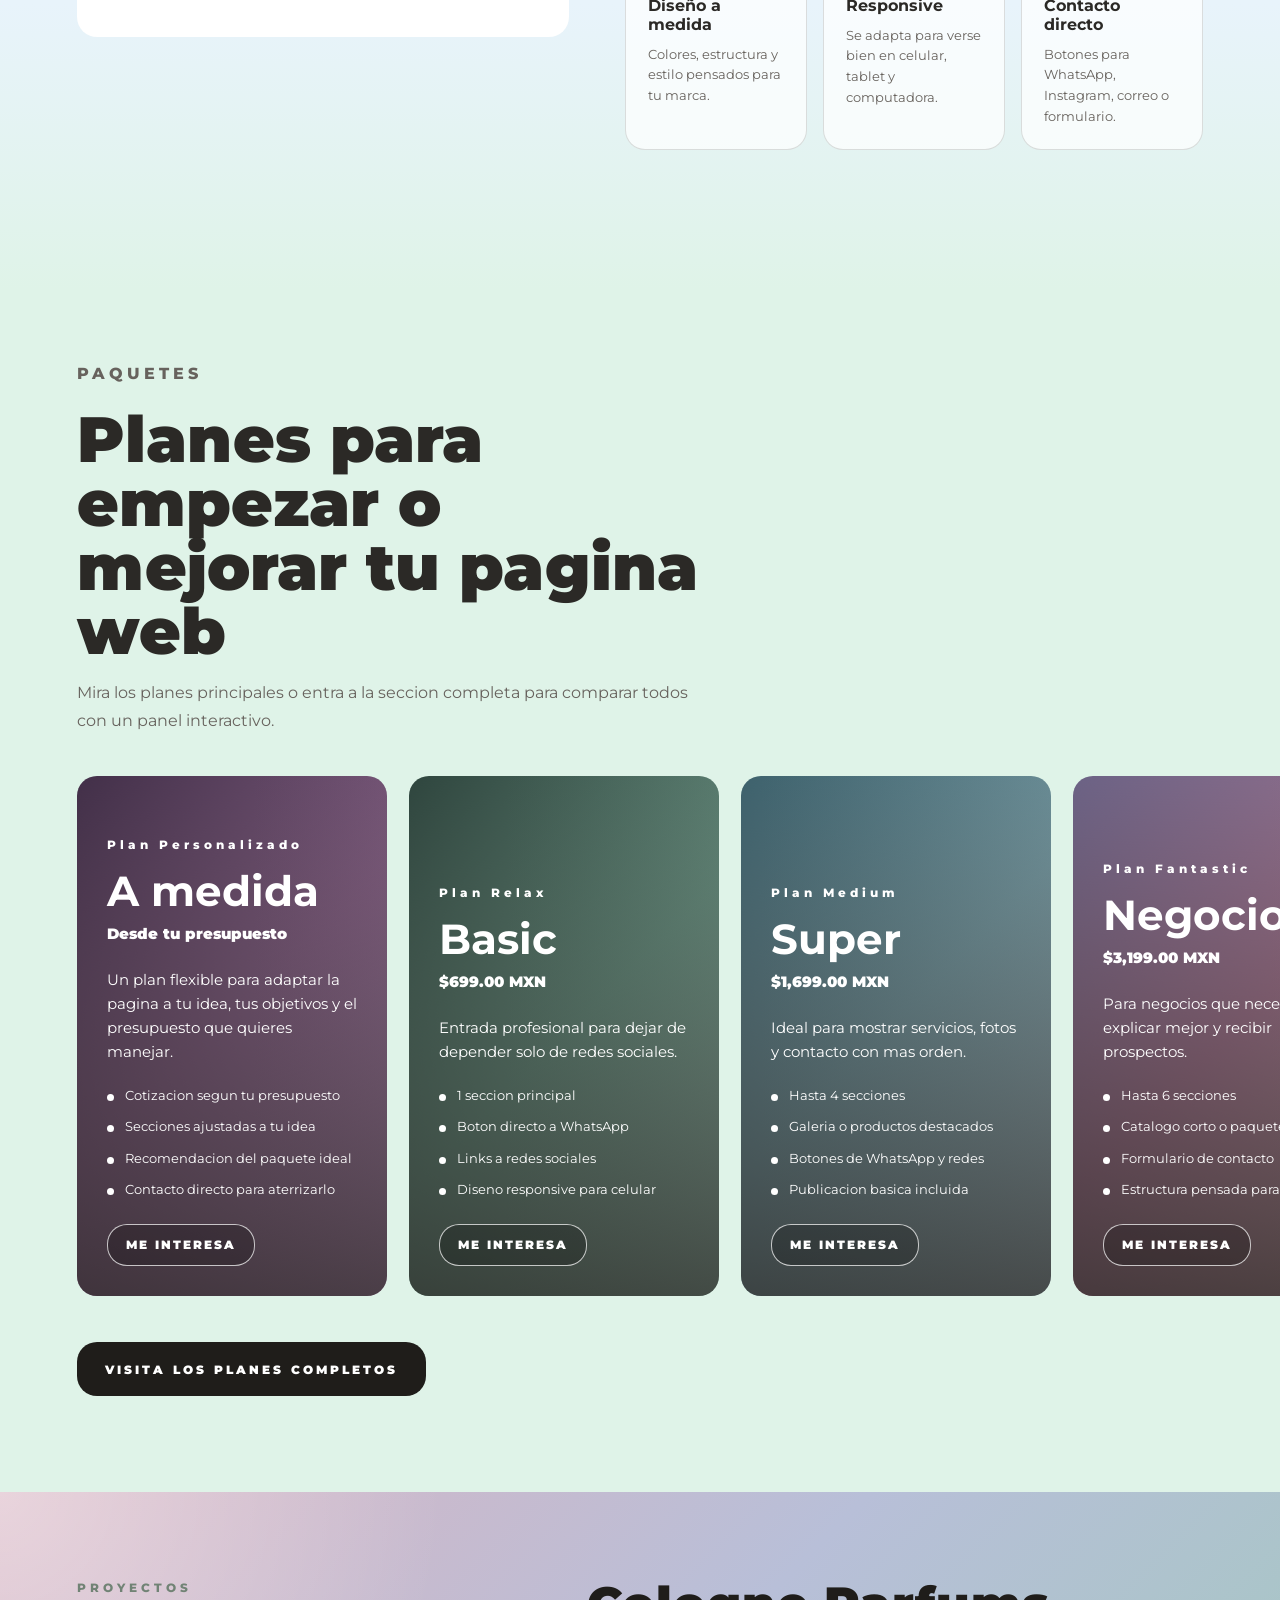
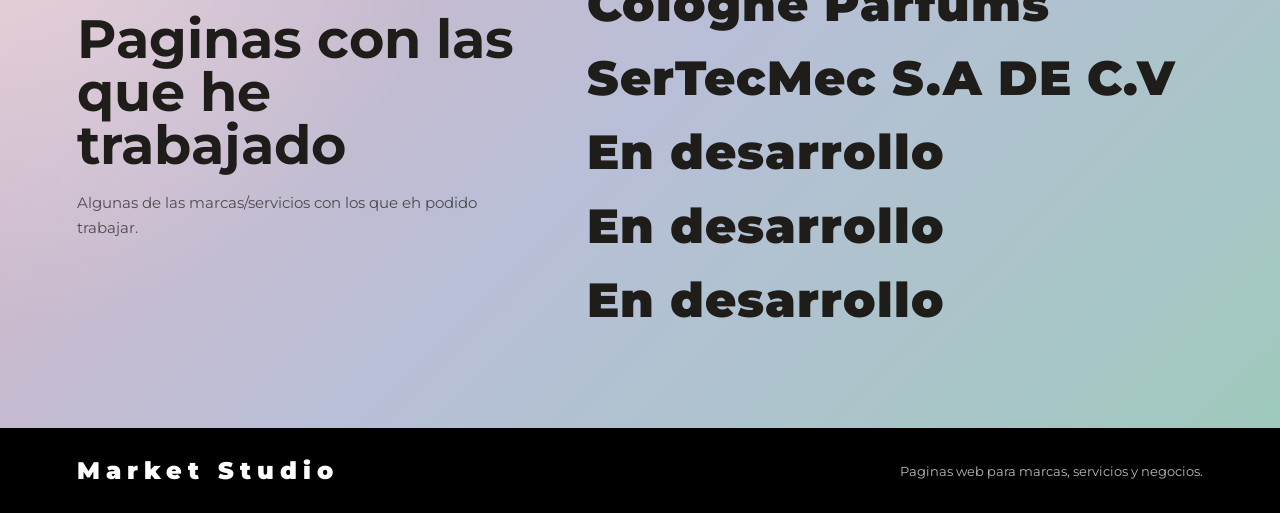
==== commit 083ee435: "Update worked links in index.html" ====
--- a/data_html/index.html
+++ b/data_html/index.html
@@ -184,8 +184,8 @@
 
       <div class="worked-links" aria-label="Paginas trabajadas">
         <a class="worked-link" href="https://sd7zhw74ry-del.github.io/cologne_parfums/index.html" target="_blank" rel="noopener">Cologne Parfums</a>
-        <a class="worked-link" href="https://sd7zhw74ry-del.github.io/sertecmec/">SerTecMec S.A DE C.V</a>
-        <a class="worked-link" href="https://sd7zhw74ry-del.github.io/forlog_logistica/index.html">Transportes FORLOG</a>
+        <a class="worked-link" href="https://sertemec.com">SerTecMec S.A DE C.V</a>
+        <a class="worked-link" href="https://sd7zhw74ry-del.github.io/forlog_logistica/index.html">En desarrollo</a>
         <a class="worked-link" href="#" target="_blank" rel="noopener">En desarrollo</a>
         <a class="worked-link" href="#" target="_blank" rel="noopener">En desarrollo</a>
       </div>
